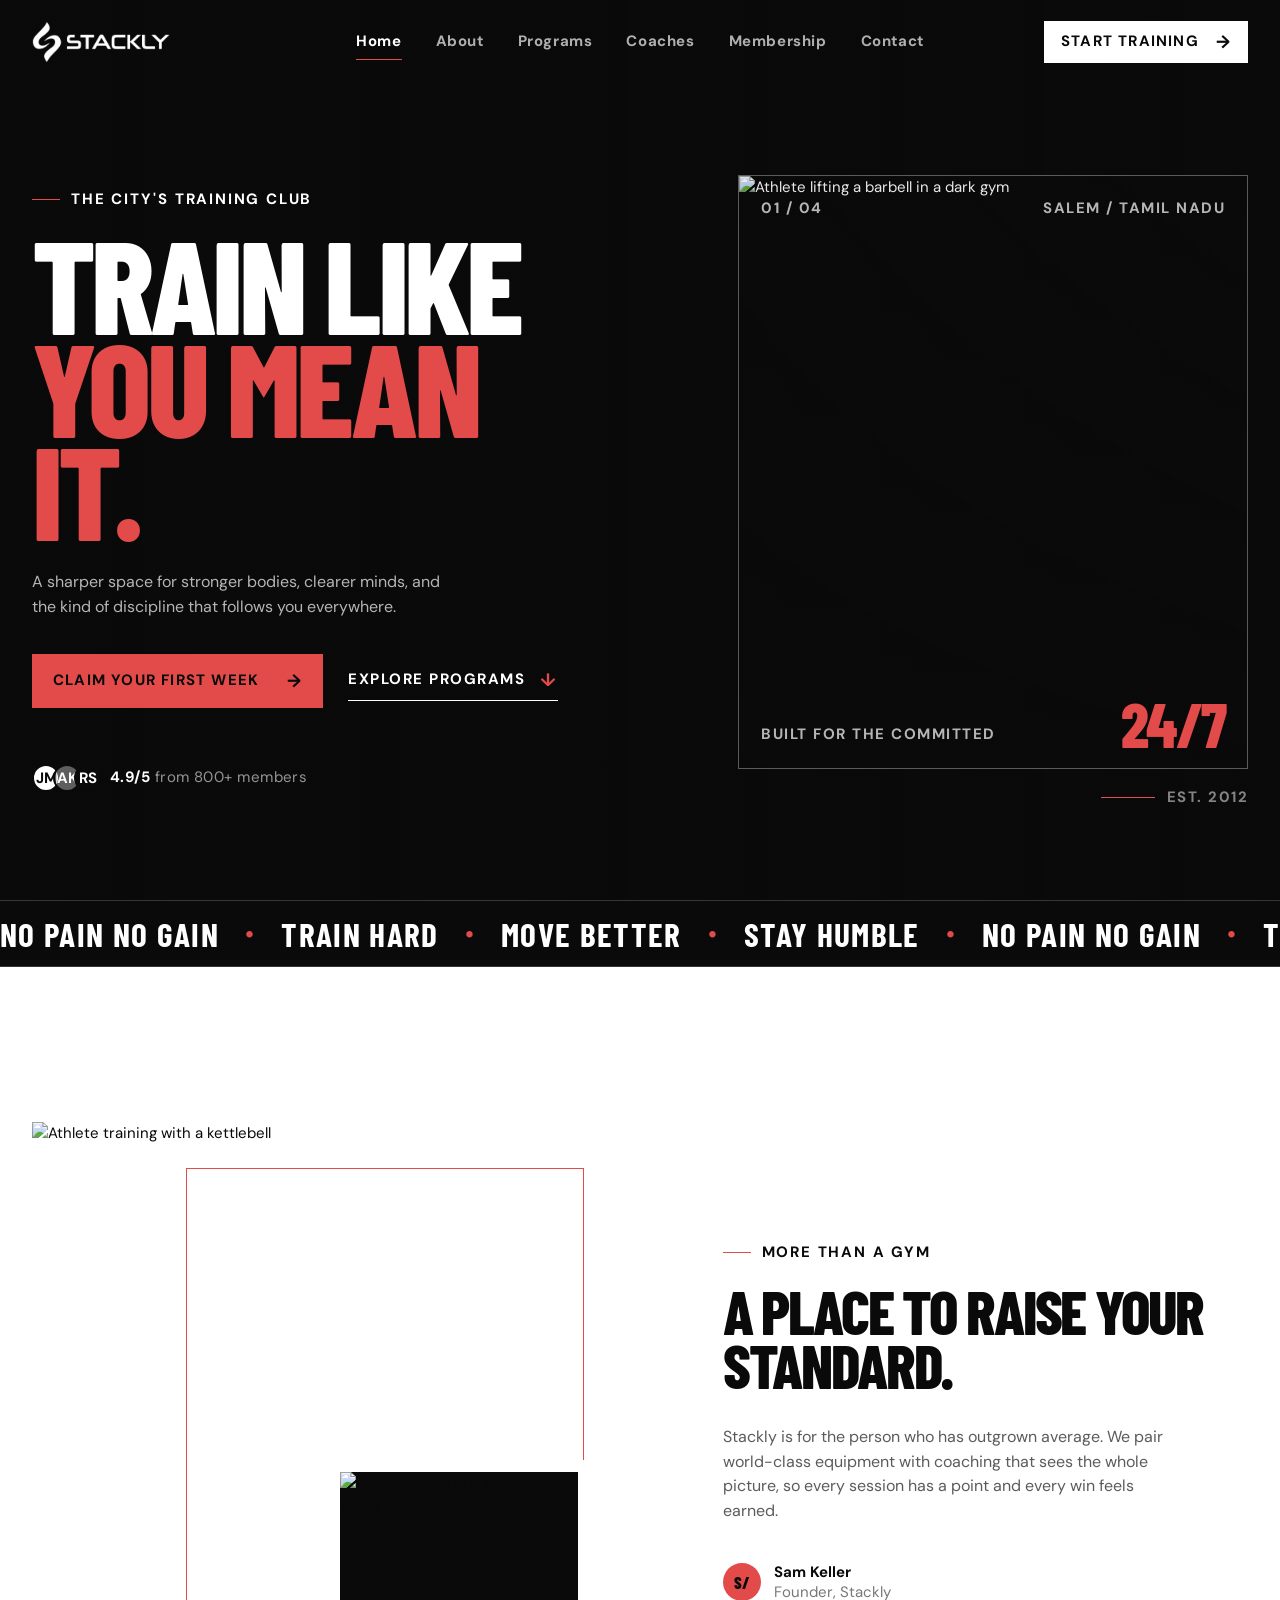
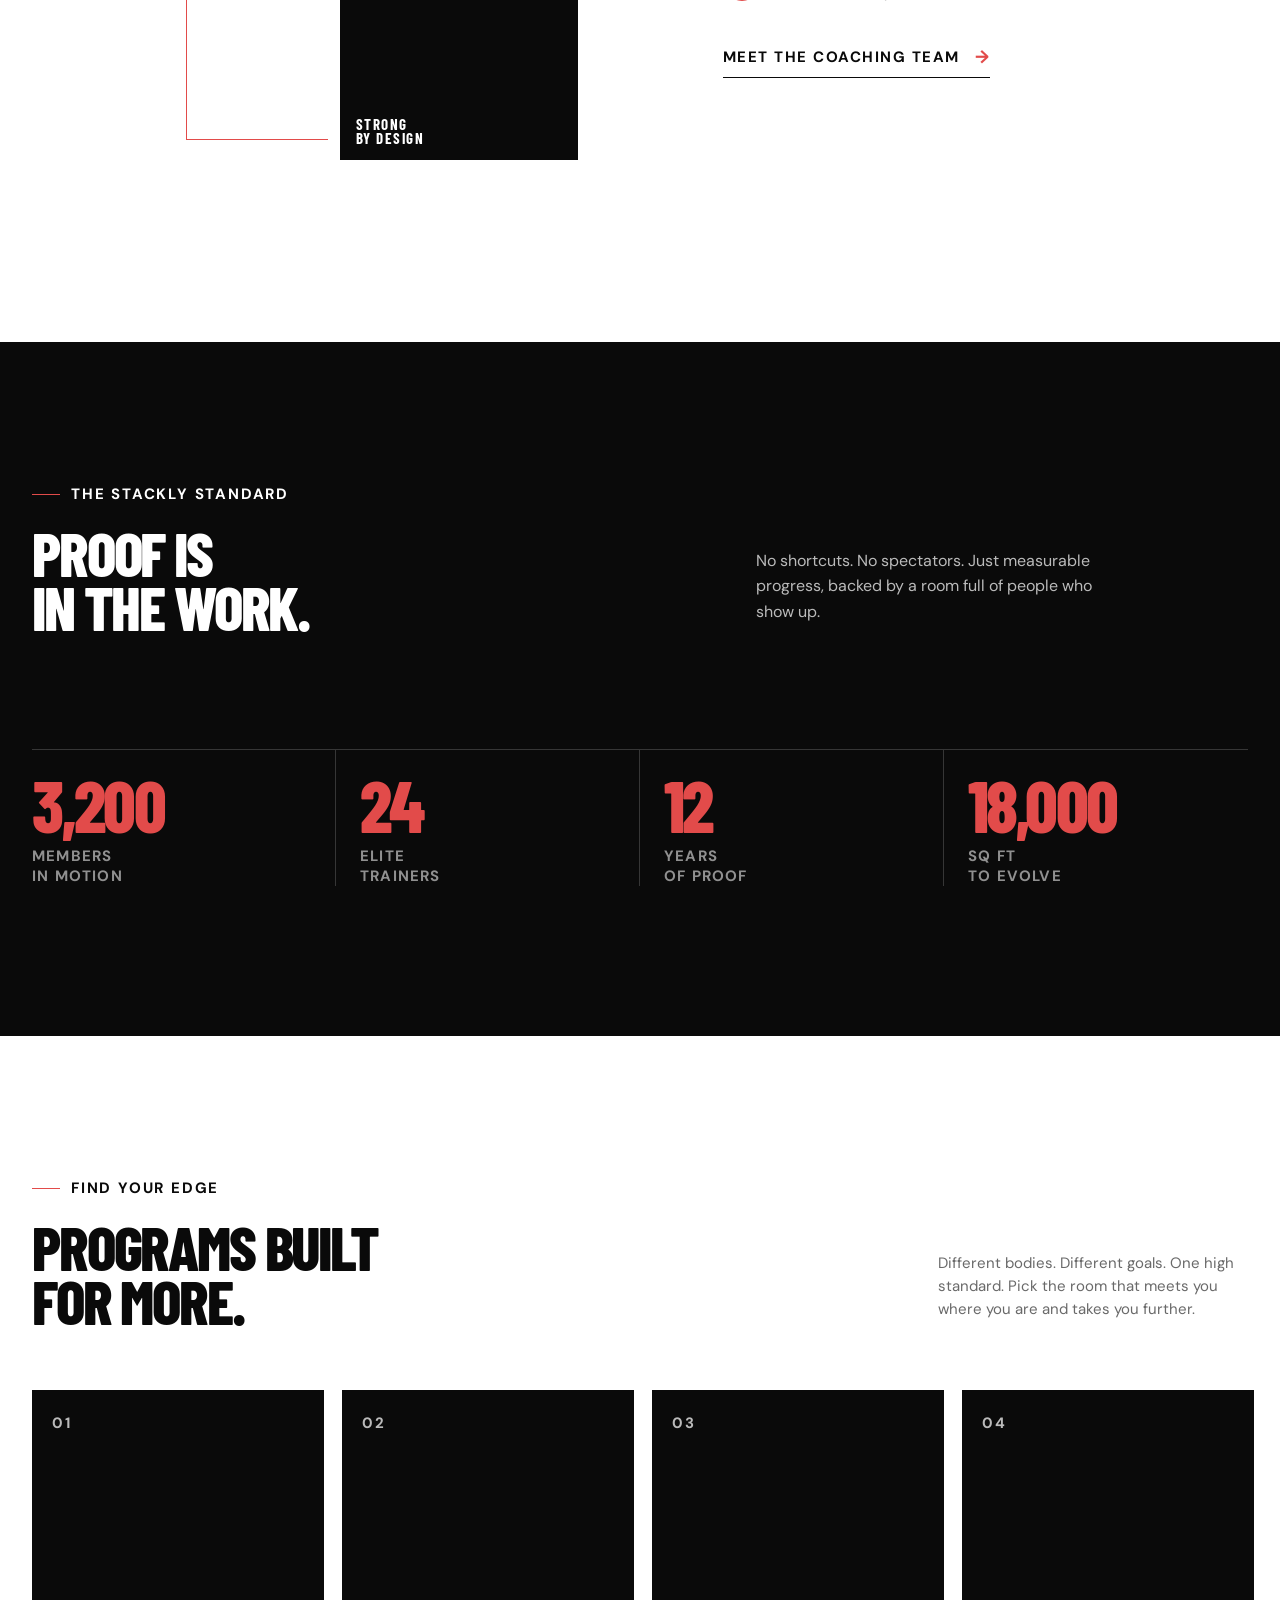
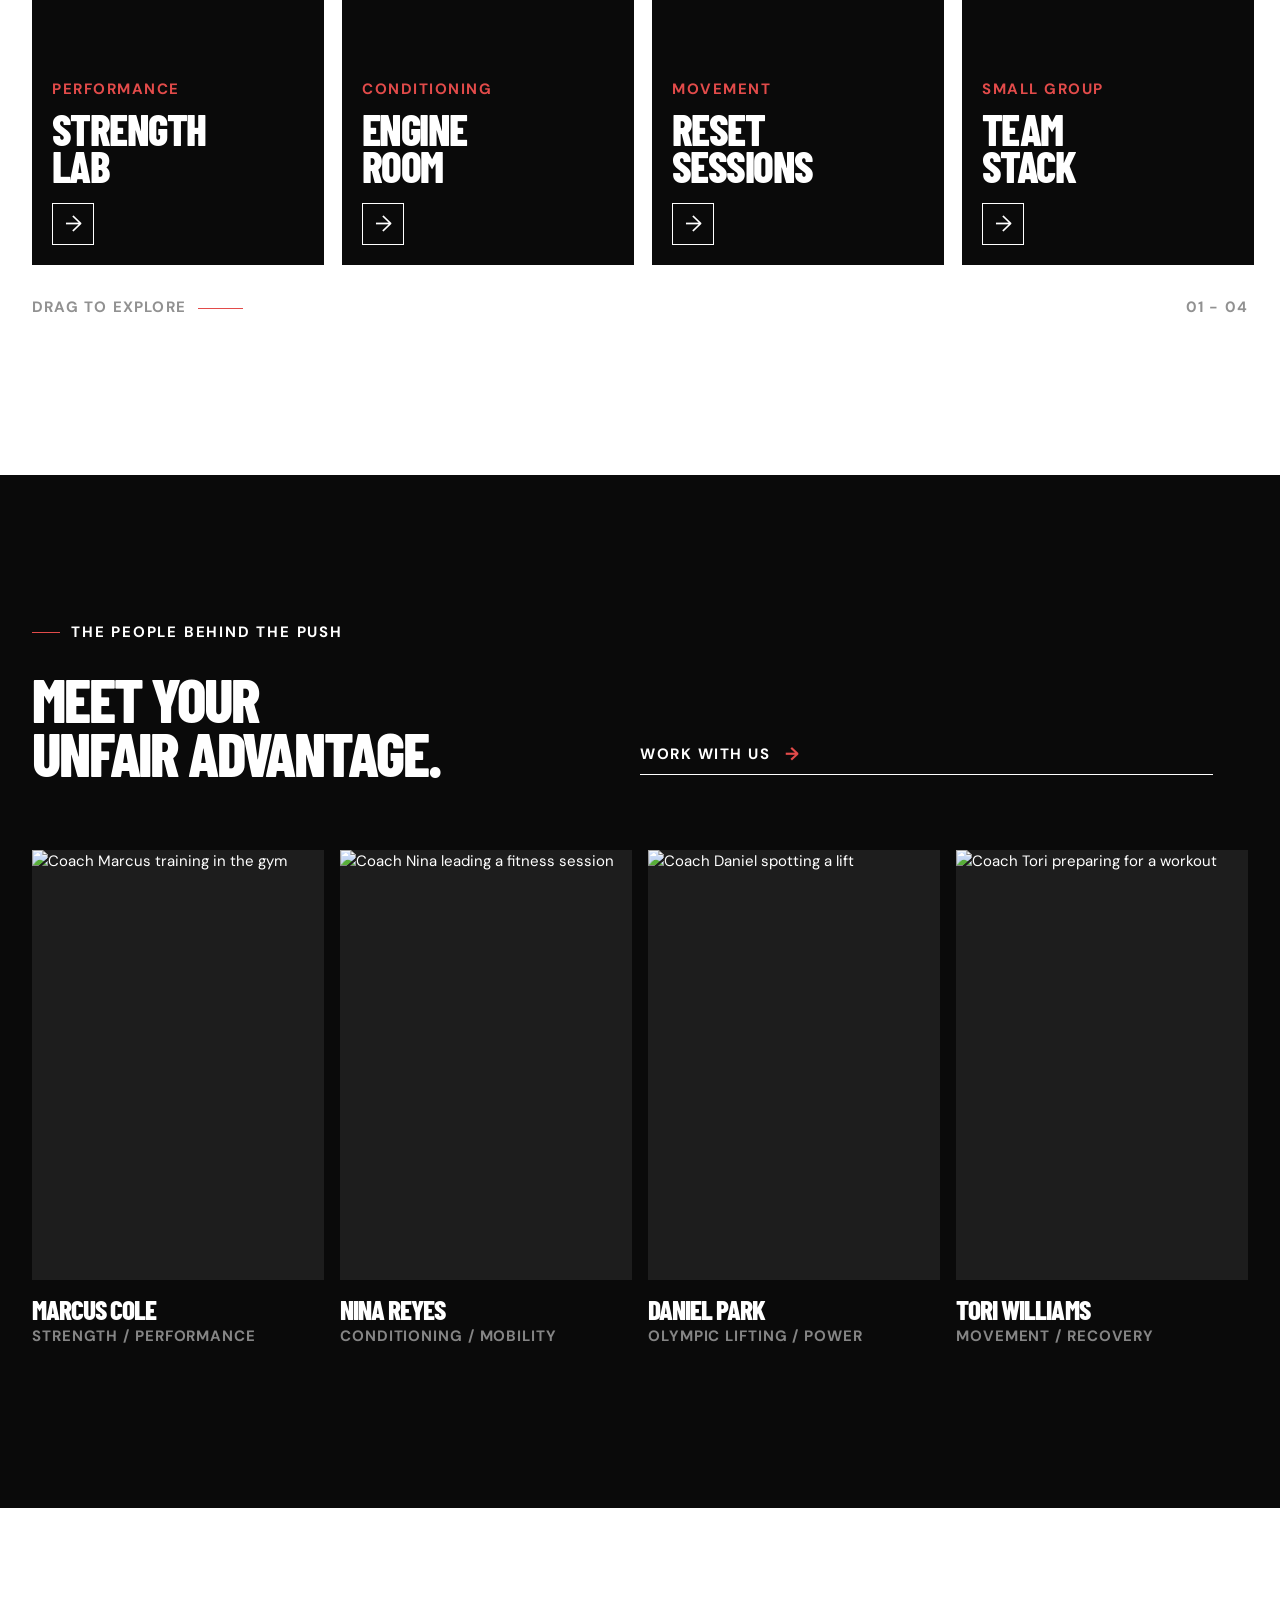
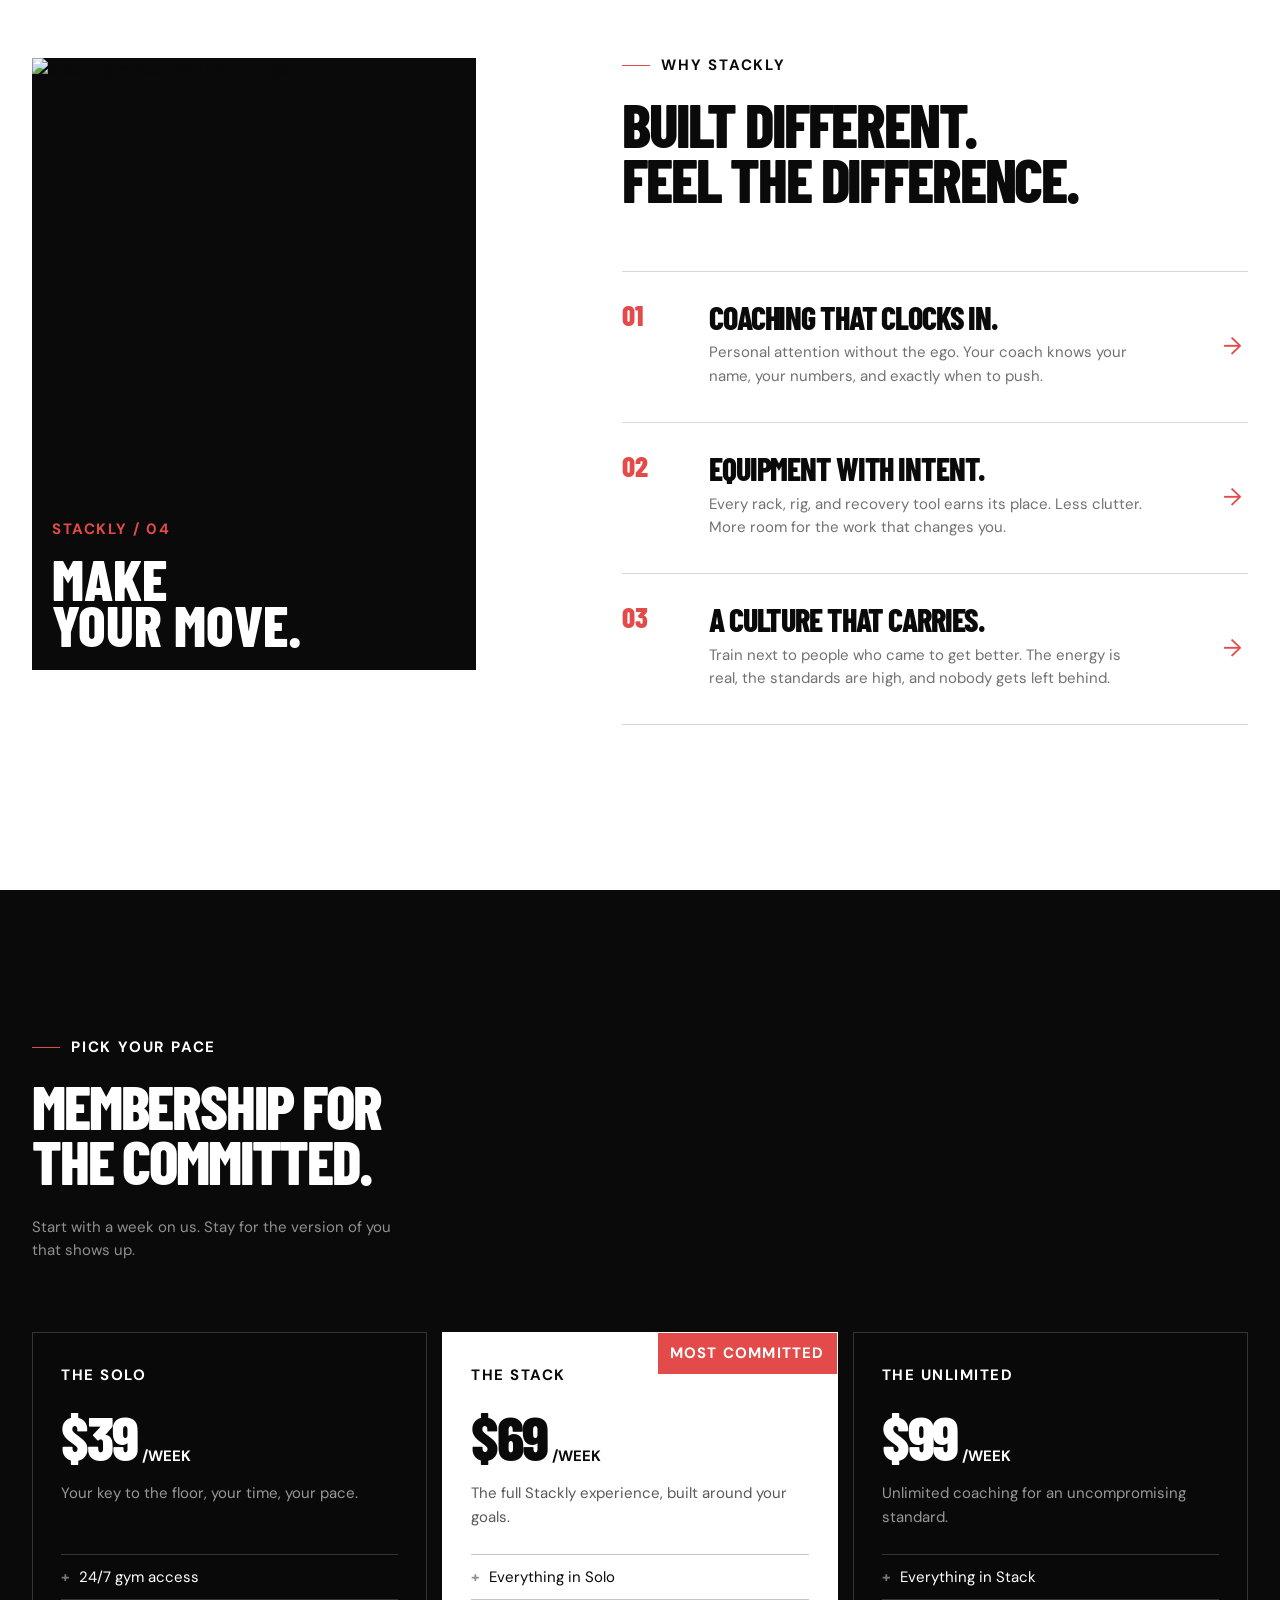
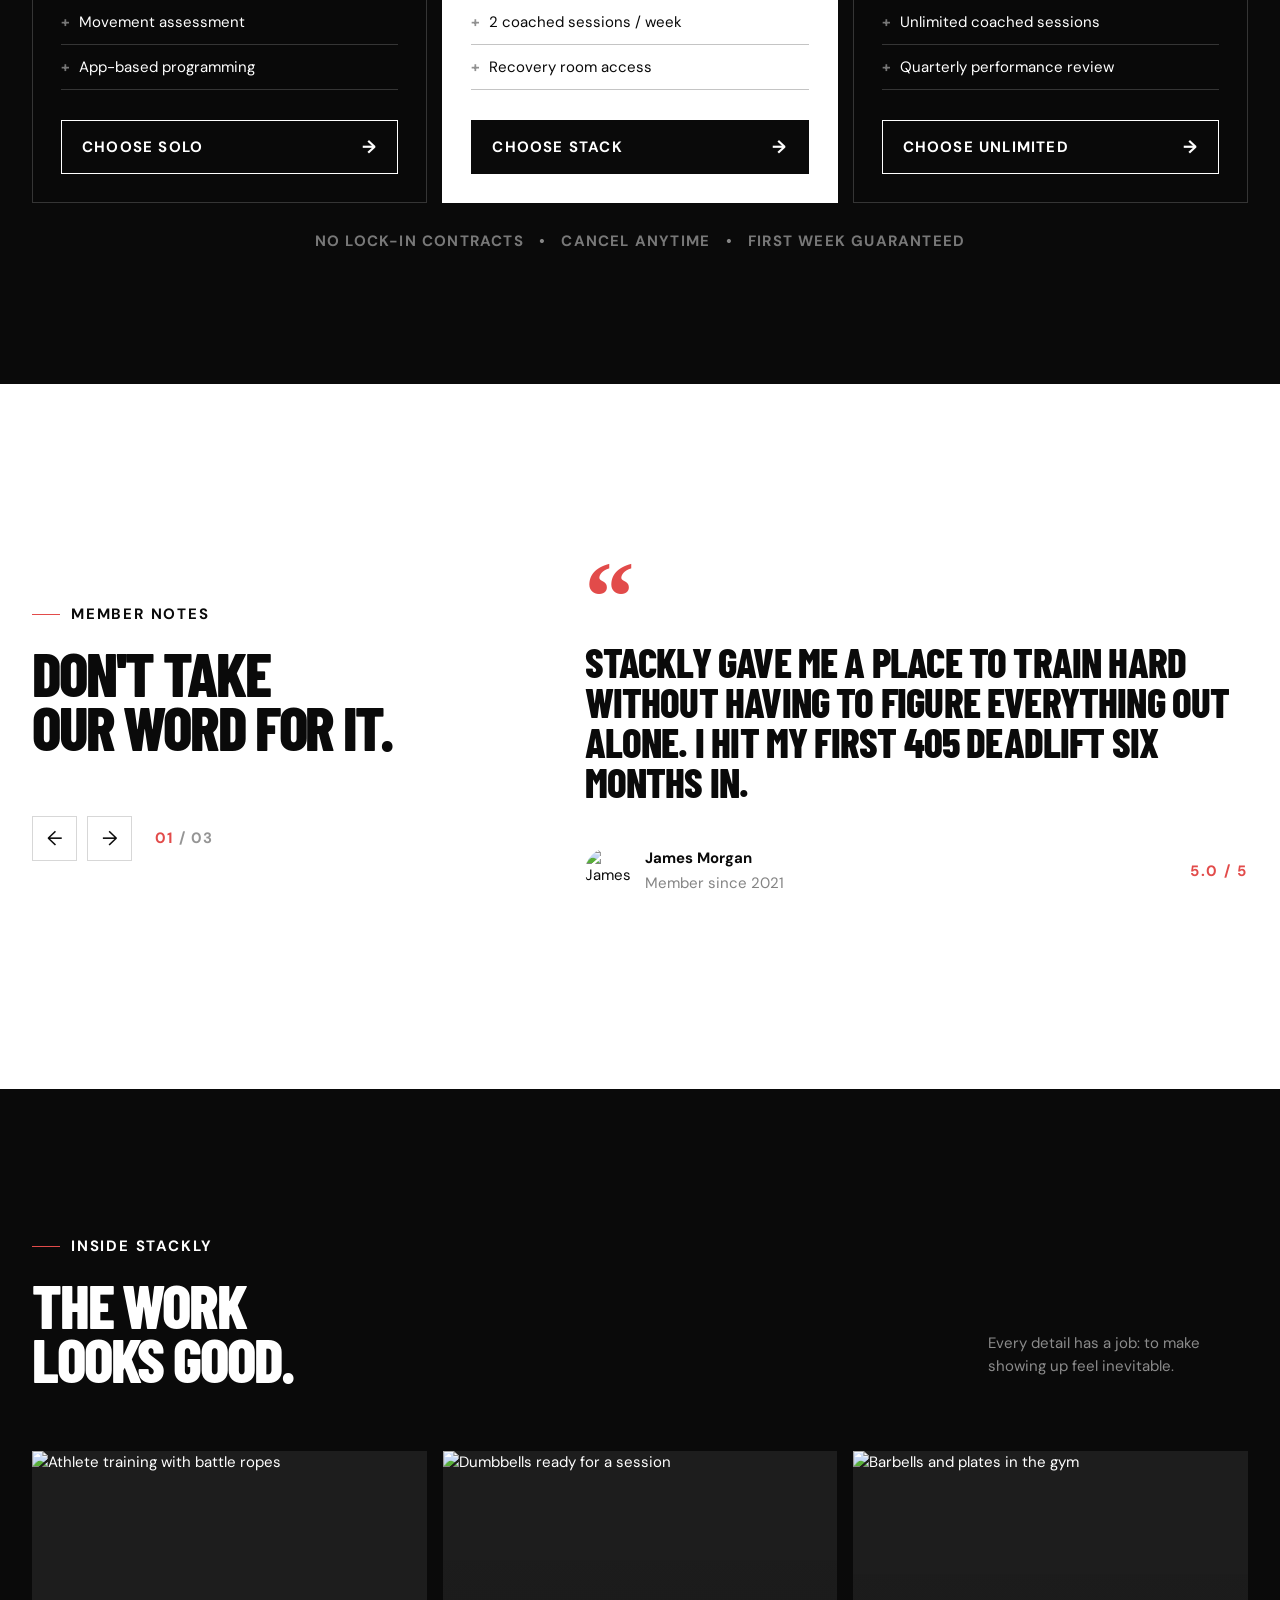
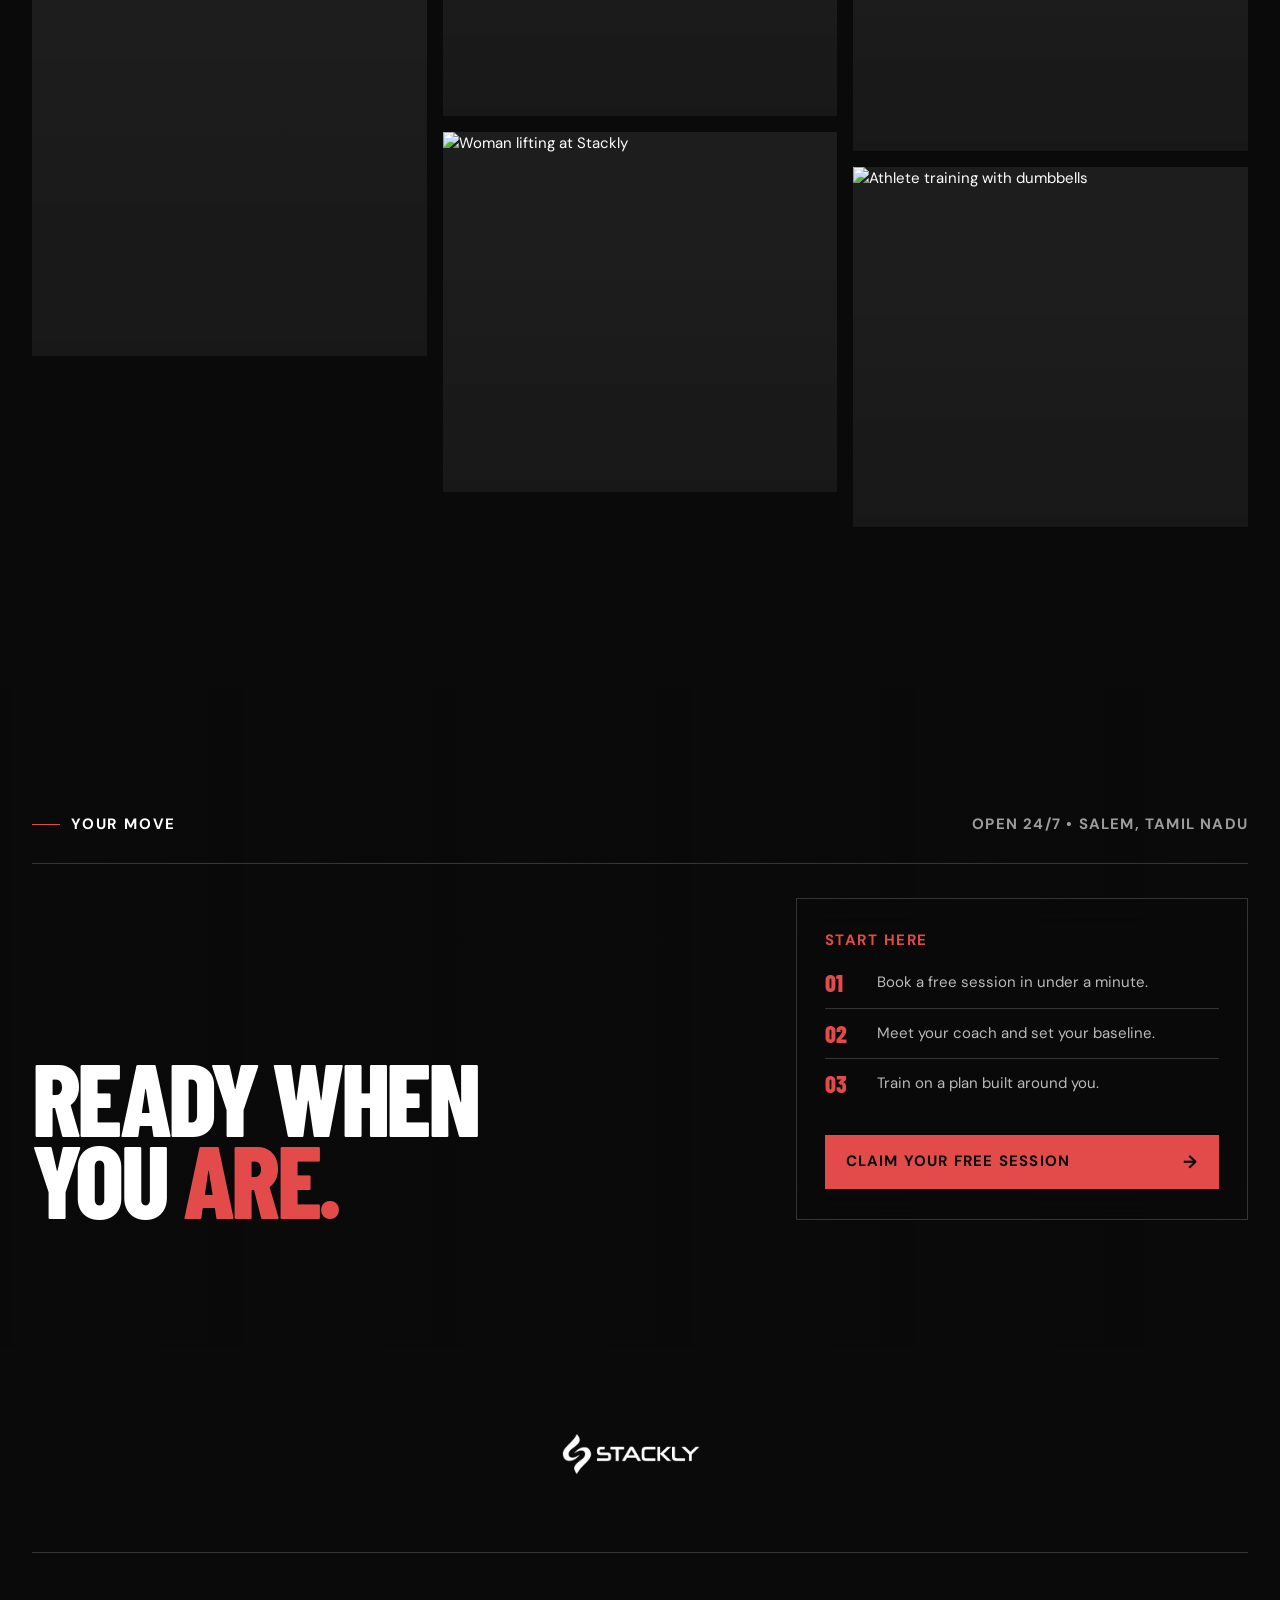
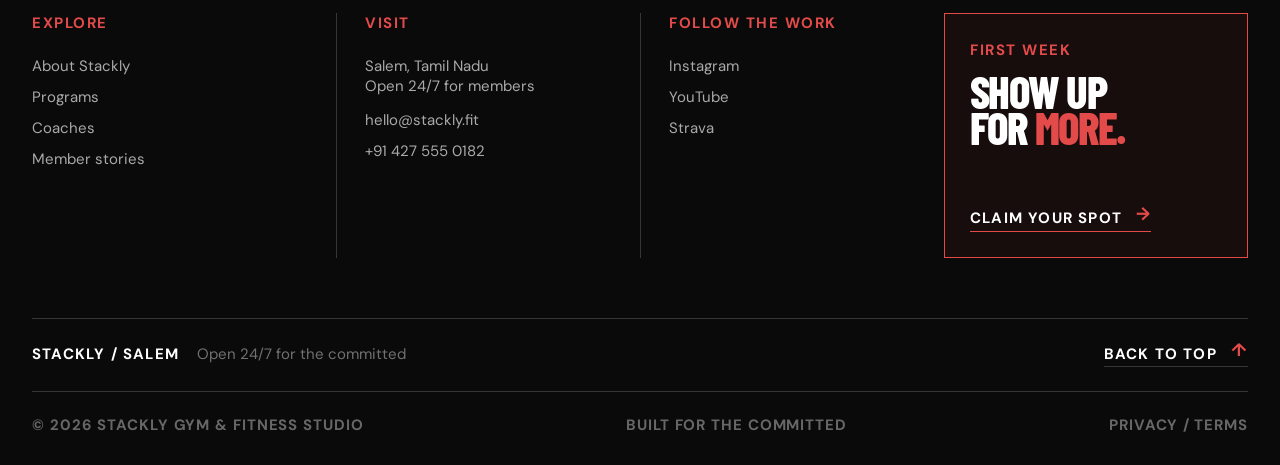
==== index.html @ 629dbd0b "First commit" ====
<!doctype html>
<html lang="en">
<head>
  <meta charset="utf-8">
  <meta name="viewport" content="width=device-width, initial-scale=1">
  <meta name="theme-color" content="#0A0A0A">
  <meta name="description" content="Stackly Gym & Fitness Studio. Serious training for people who mean it.">
  <title>Stackly | Gym & Fitness Studio</title>
  <link rel="stylesheet" href="https://fonts.googleapis.com/css2?family=Barlow+Condensed:wght@500;600;700;800;900&amp;family=DM+Sans:wght@400;500;600;700&amp;display=swap">
  <link rel="stylesheet" href="nav.css">
  <link rel="stylesheet" href="styles.css">
</head>
<body>
  <a class="skip-link" href="#main-content">Skip to content</a>

  <header class="sk-nav" data-sk-nav>
    <div class="sk-nav-inner">
      <a class="sk-logo" href="index.html" aria-label="Stackly home"><span class="sk-logo-mark" aria-hidden="true"></span></a>
      <button class="sk-burger" type="button" data-sk-burger aria-expanded="false" aria-controls="sk-menu" aria-label="Open menu"><i></i><i></i><i></i></button>
    </div>
  </header>

  <div class="sk-menu" id="sk-menu" data-sk-menu role="dialog" aria-modal="true" aria-label="Site menu" aria-hidden="true">
    <span class="sk-menu-backdrop" data-sk-backdrop aria-hidden="true"></span>
    <div class="sk-menu-panel">
      <div class="sk-menu-head">
        <a class="sk-logo" href="index.html" aria-label="Stackly home"><span class="sk-logo-mark" aria-hidden="true"></span></a>
        <button class="sk-burger sk-burger-x" type="button" data-sk-close aria-label="Close menu"><i></i><i></i><i></i></button>
      </div>
      <nav class="sk-menu-nav" aria-label="Mobile navigation">
        <ul class="sk-menu-list">
          <li><a class="sk-menu-link" href="index.html" data-sk-link><span class="sk-link-index">01</span><span class="sk-link-label">Home</span><svg class="sk-link-arrow" viewBox="0 0 24 24" aria-hidden="true"><path d="M5 12h13M13 6l6 6-6 6"/></svg></a></li>
          <li><a class="sk-menu-link" href="about.html" data-sk-link><span class="sk-link-index">02</span><span class="sk-link-label">About</span><svg class="sk-link-arrow" viewBox="0 0 24 24" aria-hidden="true"><path d="M5 12h13M13 6l6 6-6 6"/></svg></a></li>
          <li><a class="sk-menu-link" href="programs.html" data-sk-link><span class="sk-link-index">03</span><span class="sk-link-label">Programs</span><svg class="sk-link-arrow" viewBox="0 0 24 24" aria-hidden="true"><path d="M5 12h13M13 6l6 6-6 6"/></svg></a></li>
          <li><a class="sk-menu-link" href="login.html" data-sk-link><span class="sk-link-index">04</span><span class="sk-link-label">Login</span><svg class="sk-link-arrow" viewBox="0 0 24 24" aria-hidden="true"><path d="M5 12h13M13 6l6 6-6 6"/></svg></a></li>
          <li><a class="sk-menu-link" href="signup.html" data-sk-link><span class="sk-link-index">05</span><span class="sk-link-label">Join Now</span><svg class="sk-link-arrow" viewBox="0 0 24 24" aria-hidden="true"><path d="M5 12h13M13 6l6 6-6 6"/></svg></a></li>
        </ul>
      </nav>
      <div class="sk-menu-foot">
        <div class="sk-social">
          <a href="https://www.instagram.com" aria-label="Stackly on Instagram"><svg viewBox="0 0 24 24" aria-hidden="true"><rect x="3" y="3" width="18" height="18" rx="5"/><circle cx="12" cy="12" r="4"/><circle cx="17.3" cy="6.7" r="1"/></svg></a>
          <a href="https://www.youtube.com" aria-label="Stackly on YouTube"><svg viewBox="0 0 24 24" aria-hidden="true"><rect x="2.5" y="5.5" width="19" height="13" rx="3.5"/><path d="M10.5 9.5l5 2.5-5 2.5z"/></svg></a>
          <a href="https://www.strava.com" aria-label="Stackly on Strava"><svg viewBox="0 0 24 24" aria-hidden="true"><path d="M9.5 17.5H6L12 7l6 10.5h-3.5"/><path d="M13.5 17.5l2.5 4.5 2.5-4.5"/></svg></a>
        </div>
        <p class="sk-contact"><a href="mailto:hello@stackly.fit">hello@stackly.fit</a><a href="tel:+914275550182">+91 427 555 0182</a></p>
        <a class="sk-cta" href="login.html">Start Your Free Trial<svg viewBox="0 0 24 24" aria-hidden="true"><path d="M5 12h13M13 6l6 6-6 6"/></svg></a>
      </div>
    </div>
  </div>
  <script>document.body.classList.add("sk-nav-ready")</script>
  <header class="site-header" id="site-header">
    <div class="container header-inner">
      <a class="logo" href="index.html#top" aria-label="Stackly home"><span class="logo-image" aria-hidden="true"></span></a>
      <nav class="main-nav" id="main-nav" aria-label="Main navigation">
        <a href="index.html#top" class="is-active">Home</a>
        <a href="about.html">About</a>
        <a href="programs.html">Programs</a>
        <a href="coaches.html">Coaches</a>
        <a href="membership.html">Membership</a>
        <a href="contact.html">Contact</a>
      </nav>
      <a class="button button-small header-cta" href="login.html">Start training <span>&rarr;</span></a>
      <button class="menu-toggle" type="button" aria-label="Open menu" aria-controls="main-nav" aria-expanded="false"><i></i><i></i></button>
    </div>
  </header>

  <main id="main-content">
    <section class="hero" id="top">
      <div class="hero-bg" aria-hidden="true"></div>
      <div class="hero-overlay" aria-hidden="true"></div>
      <div class="container hero-layout">
        <div class="hero-copy reveal">
          <p class="eyebrow"><span></span> The city's training club</p>
          <h1>Train like<br><em>you mean it.</em></h1>
          <p class="hero-lede">A sharper space for stronger bodies, clearer minds, and the kind of discipline that follows you everywhere.</p>
          <div class="hero-actions">
            <a class="button button-primary" href="404.html">Claim your first week <span>&rarr;</span></a>
            <a class="text-link" href="404.html">Explore programs <span>&darr;</span></a>
          </div>
          <div class="hero-proof">
            <div class="proof-avatars" aria-hidden="true"><b>JM</b><b>AK</b><b>RS</b></div>
            <p><strong>4.9/5</strong> from 800+ members</p>
          </div>
        </div>
        <div class="hero-visual reveal reveal-delay-1">
          <div class="hero-frame">
            <img src="https://images.unsplash.com/photo-1534438327276-14e5300c3a48?fit=crop&amp;fm=webp&amp;q=80&amp;w=800" alt="Athlete lifting a barbell in a dark gym">
            <div class="hero-frame-shade"></div>
            <div class="hero-frame-top"><span>01 / 04</span><span>SALEM / TAMIL NADU</span></div>
            <div class="hero-frame-bottom"><span>Built for the committed</span><strong>24/7</strong></div>
          </div>
          <div class="hero-side-note"><span class="line"></span><span>EST. 2012</span></div>
        </div>
      </div>
    </section>

    <section class="marquee reveal" aria-label="Stackly principles">
      <div class="marquee-track">
        <span>NO PAIN NO GAIN <b>&bull;</b> TRAIN HARD <b>&bull;</b> MOVE BETTER <b>&bull;</b> STAY HUMBLE <b>&bull;</b> NO PAIN NO GAIN <b>&bull;</b> TRAIN HARD <b>&bull;</b> MOVE BETTER <b>&bull;</b> STAY HUMBLE <b>&bull;</b></span>
        <span aria-hidden="true">NO PAIN NO GAIN <b>&bull;</b> TRAIN HARD <b>&bull;</b> MOVE BETTER <b>&bull;</b> STAY HUMBLE <b>&bull;</b> NO PAIN NO GAIN <b>&bull;</b> TRAIN HARD <b>&bull;</b> MOVE BETTER <b>&bull;</b> STAY HUMBLE <b>&bull;</b></span>
      </div>
    </section>

    <section class="about section-light" id="about">
      <div class="container about-layout">
        <div class="about-gallery reveal">
          <div class="about-image-main">
            <img src="https://images.unsplash.com/photo-1581009146145-b5ef050c2e1e?fit=crop&amp;fm=webp&amp;q=80&amp;w=1152" alt="Athlete training with a kettlebell">
          </div>
          <div class="about-image-small">
            <img src="https://images.unsplash.com/photo-1517836357463-d25dfeac3438?fit=crop&amp;fm=webp&amp;q=80&amp;w=640" alt="Barbell plates in a training space">
            <span>STRONG<br>BY DESIGN</span>
          </div>
          <div class="accent-frame" aria-hidden="true"></div>
        </div>
        <div class="about-copy reveal reveal-delay-1">
          <p class="eyebrow eyebrow-dark"><span></span> More than a gym</p>
          <h2>A place to <em>raise</em> your standard.</h2>
          <p class="large-copy">Stackly is for the person who has outgrown average. We pair world-class equipment with coaching that sees the whole picture, so every session has a point and every win feels earned.</p>
          <div class="about-signature"><span class="signature-mark">S/</span><span><strong>Sam Keller</strong><small>Founder, Stackly</small></span></div>
          <a class="text-link text-link-dark" href="404.html">Meet the coaching team <span>&rarr;</span></a>
        </div>
      </div>
    </section>

    <section class="stats section-dark" id="stats">
      <div class="stats-backdrop" aria-hidden="true"></div>
      <div class="container stats-inner">
        <div class="stats-heading reveal">
          <p class="eyebrow"><span></span> The Stackly standard</p>
          <h2>Proof is<br><em>in the work.</em></h2>
        </div>
        <p class="stats-intro reveal reveal-delay-1">No shortcuts. No spectators. Just measurable progress, backed by a room full of people who show up.</p>
        <div class="stats-row reveal reveal-delay-2">
          <div class="stat"><strong class="counter" data-target="3200">0</strong><span>members<br>in motion</span></div>
          <div class="stat"><strong class="counter" data-target="24">0</strong><span>elite<br>trainers</span></div>
          <div class="stat"><strong class="counter" data-target="12">0</strong><span>years<br>of proof</span></div>
          <div class="stat"><strong class="counter" data-target="18000">0</strong><span>sq ft<br>to evolve</span></div>
        </div>
      </div>
    </section>

    <section class="programs section-light" id="programs">
      <div class="container">
        <div class="section-heading-row reveal">
          <div><p class="eyebrow eyebrow-dark"><span></span> Find your edge</p><h2>Programs built<br>for <em>more.</em></h2></div>
          <p>Different bodies. Different goals. One high standard. Pick the room that meets you where you are and takes you further.</p>
        </div>
        <div class="program-rail reveal reveal-delay-1">
          <article class="program-card" style="--card-image:url('https://images.unsplash.com/photo-1534258936925-c58bed479fcb?fit=crop&amp;fm=webp&amp;q=80&amp;w=1152')">
            <div class="card-number">01</div><div class="card-content"><p>Performance</p><h3>Strength<br>Lab</h3><a href="404.html" aria-label="Explore Strength Lab">&rarr;</a></div>
          </article>
          <article class="program-card" style="--card-image:url('https://images.unsplash.com/photo-1571019613454-1cb2f99b2d8b?fit=crop&amp;fm=webp&amp;q=80&amp;w=1152')">
            <div class="card-number">02</div><div class="card-content"><p>Conditioning</p><h3>Engine<br>Room</h3><a href="404.html" aria-label="Explore Engine Room">&rarr;</a></div>
          </article>
          <article class="program-card" style="--card-image:url('https://images.unsplash.com/photo-1518611012118-696072aa579a?fit=crop&amp;fm=webp&amp;q=80&amp;w=1280')">
            <div class="card-number">03</div><div class="card-content"><p>Movement</p><h3>Reset<br>Sessions</h3><a href="404.html" aria-label="Explore Reset Sessions">&rarr;</a></div>
          </article>
          <article class="program-card" style="--card-image:url('https://images.unsplash.com/photo-1558611848-73f7eb4001a1?fit=crop&amp;fm=webp&amp;q=80&amp;w=1024')">
            <div class="card-number">04</div><div class="card-content"><p>Small group</p><h3>Team<br>Stack</h3><a href="404.html" aria-label="Explore Team Stack">&rarr;</a></div>
          </article>
        </div>
        <div class="rail-note"><span>Drag to explore</span><i></i><span>01 - 04</span></div>
      </div>
    </section>

    <section class="trainers section-dark" id="trainers">
      <div class="container">
        <div class="trainer-heading reveal"><p class="eyebrow"><span></span> The people behind the push</p><h2>Meet your<br><em>unfair advantage.</em></h2><a class="text-link" href="#pricing">Work with us <span>&rarr;</span></a></div>
        <div class="trainer-grid reveal reveal-delay-1">
          <article class="trainer-card"><div class="trainer-photo"><img src="https://images.unsplash.com/photo-1583454110551-21f2fa2afe61?fit=crop&amp;fm=webp&amp;q=80&amp;w=1440" alt="Coach Marcus training in the gym"><div class="trainer-hover"><span>01</span><p>"Earn the next rep."</p></div></div><div class="trainer-meta"><h3>Marcus Cole</h3><span>Strength / Performance</span></div></article>
          <article class="trainer-card"><div class="trainer-photo"><img src="https://images.unsplash.com/photo-1571019614242-c5c5dee9f50b?fit=crop&amp;fm=webp&amp;q=80&amp;w=1024" alt="Coach Nina leading a fitness session"><div class="trainer-hover"><span>02</span><p>"Consistency compounds."</p></div></div><div class="trainer-meta"><h3>Nina Reyes</h3><span>Conditioning / Mobility</span></div></article>
          <article class="trainer-card"><div class="trainer-photo"><img src="https://images.unsplash.com/photo-1534438327276-14e5300c3a48?fit=crop&amp;fm=webp&amp;q=80&amp;w=800" alt="Coach Daniel spotting a lift"><div class="trainer-hover"><span>03</span><p>"Make strong look easy."</p></div></div><div class="trainer-meta"><h3>Daniel Park</h3><span>Olympic Lifting / Power</span></div></article>
          <article class="trainer-card"><div class="trainer-photo"><img src="https://images.unsplash.com/photo-1599058917212-d750089bc07e?fit=crop&amp;fm=webp&amp;q=80&amp;w=800" alt="Coach Tori preparing for a workout"><div class="trainer-hover"><span>04</span><p>"Your limits are data."</p></div></div><div class="trainer-meta"><h3>Tori Williams</h3><span>Movement / Recovery</span></div></article>
        </div>
      </div>
    </section>

    <section class="why section-light" id="why">
      <div class="container why-layout">
        <div class="why-visual reveal">
          <div class="why-image"><img src="https://images.unsplash.com/photo-1540497077202-7c8a3999166f?fit=crop&amp;fm=webp&amp;q=80&amp;w=960" alt="Stackly gym floor with training rigs"><div><span>STACKLY / 04</span><strong>Make<br>your move.</strong></div></div>
        </div>
        <div class="feature-stack">
          <div class="why-intro reveal"><p class="eyebrow eyebrow-dark"><span></span> Why Stackly</p><h2>Built different.<br><em>Feel the difference.</em></h2></div>
          <article class="feature-item reveal reveal-delay-1"><strong>01</strong><div><h3>Coaching that clocks in.</h3><p>Personal attention without the ego. Your coach knows your name, your numbers, and exactly when to push.</p></div><span class="feature-arrow">&rarr;</span></article>
          <article class="feature-item reveal reveal-delay-2"><strong>02</strong><div><h3>Equipment with intent.</h3><p>Every rack, rig, and recovery tool earns its place. Less clutter. More room for the work that changes you.</p></div><span class="feature-arrow">&rarr;</span></article>
          <article class="feature-item reveal reveal-delay-3"><strong>03</strong><div><h3>A culture that carries.</h3><p>Train next to people who came to get better. The energy is real, the standards are high, and nobody gets left behind.</p></div><span class="feature-arrow">&rarr;</span></article>
        </div>
      </div>
    </section>

    <section class="pricing section-dark" id="pricing" style="--pricing-image:url('https://images.unsplash.com/photo-1526506118085-60ce8714f8c5?fit=crop&amp;fm=webp&amp;q=80&amp;w=800')">
      <div class="container">
        <div class="pricing-heading reveal"><p class="eyebrow"><span></span> Pick your pace</p><h2>Membership for<br><em>the committed.</em></h2><p>Start with a week on us. Stay for the version of you that shows up.</p></div>
        <div class="pricing-grid reveal reveal-delay-1">
          <article class="price-card"><p class="price-label">The Solo</p><h3>$39<span>/week</span></h3><p class="price-copy">Your key to the floor, your time, your pace.</p><ul><li>24/7 gym access</li><li>Movement assessment</li><li>App-based programming</li></ul><a class="button button-outline" href="404.html">Choose Solo <span>&rarr;</span></a></article>
          <article class="price-card price-featured"><div class="popular">Most committed</div><p class="price-label">The Stack</p><h3>$69<span>/week</span></h3><p class="price-copy">The full Stackly experience, built around your goals.</p><ul><li>Everything in Solo</li><li>2 coached sessions / week</li><li>Recovery room access</li></ul><a class="button button-light" href="404.html">Choose Stack <span>&rarr;</span></a></article>
          <article class="price-card"><p class="price-label">The Unlimited</p><h3>$99<span>/week</span></h3><p class="price-copy">Unlimited coaching for an uncompromising standard.</p><ul><li>Everything in Stack</li><li>Unlimited coached sessions</li><li>Quarterly performance review</li></ul><a class="button button-outline" href="404.html">Choose Unlimited <span>&rarr;</span></a></article>
        </div>
        <p class="pricing-foot reveal">No lock-in contracts <span>&bull;</span> Cancel anytime <span>&bull;</span> First week guaranteed</p>
      </div>
    </section>

    <section class="testimonials section-light" id="stories">
      <div class="container testimonials-layout">
        <div class="testimonial-intro reveal"><p class="eyebrow eyebrow-dark"><span></span> Member notes</p><h2>Don't take<br>our <em>word</em> for it.</h2><div class="slider-controls"><button class="slider-arrow" type="button" data-slide="prev" aria-label="Previous testimonial">&larr;</button><button class="slider-arrow" type="button" data-slide="next" aria-label="Next testimonial">&rarr;</button><span class="slide-count"><b id="slide-current">01</b> / <span id="slide-total">03</span></span></div></div>
        <div class="quote-window reveal reveal-delay-1" aria-live="polite">
          <div class="quote-slide is-active">
            <div class="quote-mark">&ldquo;</div><blockquote>Stackly gave me a place to train hard without having to figure everything out alone. I hit my first 405 deadlift six months in.</blockquote><div class="quote-person"><img src="https://images.unsplash.com/photo-1500648767791-00dcc994a43e?fit=crop&amp;fm=webp&amp;q=80&amp;w=576" alt="James Morgan"><span><strong>James Morgan</strong><small>Member since 2021</small></span><b>5.0 / 5</b></div>
          </div>
          <div class="quote-slide">
            <div class="quote-mark">&ldquo;</div><blockquote>The programming is smart, the coaching is personal, and the room makes you want to bring your best every single day.</blockquote><div class="quote-person"><img src="https://images.unsplash.com/photo-1494790108377-be9c29b29330?fit=crop&amp;fm=webp&amp;q=80&amp;w=1280" alt="Ava King"><span><strong>Ava King</strong><small>Member since 2022</small></span><b>5.0 / 5</b></div>
          </div>
          <div class="quote-slide">
            <div class="quote-mark">&ldquo;</div><blockquote>I joined to get stronger. I stayed because Stackly became the most consistent part of my week. That says everything.</blockquote><div class="quote-person"><img src="https://images.unsplash.com/photo-1506794778202-cad84cf45f1d?fit=crop&amp;fm=webp&amp;q=80&amp;w=480" alt="Ryan Stone"><span><strong>Ryan Stone</strong><small>Member since 2019</small></span><b>5.0 / 5</b></div>
          </div>
        </div>
      </div>
    </section>

    <section class="gallery section-dark" id="gallery">
      <div class="container">
        <div class="gallery-heading reveal"><div><p class="eyebrow"><span></span> Inside Stackly</p><h2>The work<br>looks <em>good.</em></h2></div><p>Every detail has a job: to make showing up feel inevitable.</p></div>
        <div class="gallery-masonry reveal reveal-delay-1">
          <figure class="gallery-item gallery-tall"><img src="https://images.unsplash.com/photo-1583454110551-21f2fa2afe61?fit=crop&amp;fm=webp&amp;q=80&amp;w=1440" alt="Athlete training with battle ropes"><figcaption><span>01 / FOCUS</span><strong>Stay in the work</strong></figcaption></figure>
          <figure class="gallery-item gallery-short"><img src="https://images.unsplash.com/photo-1599058917212-d750089bc07e?fit=crop&amp;fm=webp&amp;q=80&amp;w=800" alt="Dumbbells ready for a session"><figcaption><span>02 / CRAFT</span><strong>Details matter</strong></figcaption></figure>
          <figure class="gallery-item gallery-mid"><img src="https://images.unsplash.com/photo-1534258936925-c58bed479fcb?fit=crop&amp;fm=webp&amp;q=80&amp;w=1152" alt="Woman lifting at Stackly"><figcaption><span>03 / ENERGY</span><strong>Bring the room alive</strong></figcaption></figure>
          <figure class="gallery-item gallery-wide"><img src="https://images.unsplash.com/photo-1517836357463-d25dfeac3438?fit=crop&amp;fm=webp&amp;q=80&amp;w=640" alt="Barbells and plates in the gym"><figcaption><span>04 / REPETITION</span><strong>Again. Better.</strong></figcaption></figure>
          <figure class="gallery-item gallery-mid"><img src="https://images.unsplash.com/photo-1558611848-73f7eb4001a1?fit=crop&amp;fm=webp&amp;q=80&amp;w=1024" alt="Athlete training with dumbbells"><figcaption><span>05 / DRIVE</span><strong>Make it count</strong></figcaption></figure>
        </div>
      </div>
    </section>

    <section class="final-cta" style="--cta-image:url('https://images.unsplash.com/photo-1540497077202-7c8a3999166f?fit=crop&amp;fm=webp&amp;q=80&amp;w=960')">
      <div class="final-cta-overlay"></div>
      <div class="container final-cta-grid reveal">
        <div class="final-cta-top">
          <p class="eyebrow"><span></span> Your move</p>
          <p class="final-cta-note">Open 24/7 &bull; Salem, Tamil Nadu</p>
        </div>
        <h2>Ready when<br>you <em>are.</em></h2>
        <aside class="final-cta-panel">
          <p class="panel-label">Start here</p>
          <ol class="panel-steps">
            <li><strong>01</strong><span>Book a free session in under a minute.</span></li>
            <li><strong>02</strong><span>Meet your coach and set your baseline.</span></li>
            <li><strong>03</strong><span>Train on a plan built around you.</span></li>
          </ol>
          <a class="button button-primary" href="404.html">Claim your free session <span>&rarr;</span></a>
        </aside>
      </div>
    </section>
  </main>

  <footer class="site-footer">
    <div class="container footer-shell">
      <div class="footer-masthead">
        <div class="footer-brand">
          <a class="logo" href="#top" aria-label="Stackly home"><span class="logo-image" aria-hidden="true"></span></a>
        </div>
      </div>
      <div class="footer-grid">
        <nav class="footer-column" aria-label="Footer explore links"><p class="footer-label">Explore</p><a href="#about">About Stackly</a><a href="#programs">Programs</a><a href="#trainers">Coaches</a><a href="#stories">Member stories</a></nav>
        <div class="footer-column"><p class="footer-label">Visit</p><p>Salem, Tamil Nadu<br>Open 24/7 for members</p><a href="mailto:hello@stackly.fit">hello@stackly.fit</a><a href="tel:+914275550182">+91 427 555 0182</a></div>
        <div class="footer-column footer-social"><p class="footer-label">Follow the work</p><div><a href="#top">Instagram</a><a href="#top">YouTube</a><a href="#top">Strava</a></div></div>
        <div class="footer-invite"><p class="footer-label">First week</p><h3>Show up<br>for <em>more.</em></h3><a class="footer-arrow" href="#pricing">Claim your spot <span>&rarr;</span></a></div>
      </div>
      <div class="footer-band"><p><strong>STACKLY / SALEM</strong><span>Open 24/7 for the committed</span></p><a class="footer-arrow" href="#top">Back to top <span>&uarr;</span></a></div>
      <div class="footer-bottom"><span>&copy; <span id="year">2026</span> Stackly Gym &amp; Fitness Studio</span><span>Built for the committed</span><span>Privacy / Terms</span></div>
    </div>
  </footer>
  <script src="main.js"></script>
  <script src="nav.js" defer></script>
</body>
</html>
---- nav.css ----
/* Stackly mobile navbar - drop-in component (pairs with nav.js) */
.sk-nav, .sk-menu {
  --sk-red: #E24B4A;
  --sk-black: #0A0A0A;
  --sk-white: #FFFFFF;
  --sk-line: rgba(255, 255, 255, .14);
  --sk-muted: rgba(255, 255, 255, .6);
  --sk-sans: "DM Sans", Arial, sans-serif;
  --sk-display: "Barlow Condensed", Impact, sans-serif;
  --sk-ease: cubic-bezier(.2, .75, .2, 1);
}
.sk-nav *, .sk-menu * { box-sizing: border-box; -webkit-tap-highlight-color: transparent; }

/* Top bar */
.sk-nav {
  position: fixed;
  z-index: 60;
  top: 0;
  right: 0;
  left: 0;
  height: calc(60px + env(safe-area-inset-top, 0px));
  padding-top: env(safe-area-inset-top, 0px);
  border-bottom: 1px solid transparent;
  background: rgba(10, 10, 10, .68);
  -webkit-backdrop-filter: blur(18px) saturate(140%);
  backdrop-filter: blur(18px) saturate(140%);
  transition: transform .45s var(--sk-ease), background .35s ease, border-color .35s ease;
}
.sk-nav.is-scrolled { border-bottom-color: var(--sk-line); background: rgba(10, 10, 10, .93); }
.sk-nav.is-hidden { transform: translateY(-104%); }
.sk-nav-inner { display: flex; align-items: center; justify-content: space-between; gap: 12px; width: min(1240px, 100%); height: 60px; margin-inline: auto; padding: 0 max(16px, env(safe-area-inset-left, 0px)) 0 max(16px, env(safe-area-inset-right, 0px)); }
.sk-logo { display: inline-flex; align-items: center; min-height: 44px; }
.sk-logo-mark { display: block; width: 128px; height: 32px; background: var(--sk-white); -webkit-mask: url("images/logo/logo-stackly.webp") no-repeat left center / contain; mask: url("images/logo/logo-stackly.webp") no-repeat left center / contain; transition: background .3s ease; }
.sk-logo:hover .sk-logo-mark, .sk-logo:focus-visible .sk-logo-mark { background: var(--sk-red); }

/* Hamburger / close */
.sk-burger { position: relative; display: inline-grid; place-items: center; width: 44px; height: 44px; padding: 0; border: 1px solid var(--sk-line); background: transparent; color: var(--sk-white); cursor: pointer; transition: border-color .3s ease, background .3s ease; }
.sk-burger:hover, .sk-burger:focus-visible { border-color: var(--sk-white); background: rgba(255, 255, 255, .07); outline: 0; }
.sk-burger i { position: absolute; left: 50%; width: 20px; height: 2px; margin-left: -10px; background: currentColor; border-radius: 2px; transition: transform .4s var(--sk-ease), opacity .25s ease; }
.sk-burger i:nth-child(1) { top: 14px; }
.sk-burger i:nth-child(2) { top: 21px; }
.sk-burger i:nth-child(3) { top: 28px; }
.sk-burger.is-open i:nth-child(1) { transform: translateY(7px) rotate(45deg); }
.sk-burger.is-open i:nth-child(2) { opacity: 0; transform: scaleX(.3); }
.sk-burger.is-open i:nth-child(3) { transform: translateY(-7px) rotate(-45deg); }
.sk-burger-x i:nth-child(1) { transform: translateY(7px) rotate(45deg); }
.sk-burger-x i:nth-child(2) { opacity: 0; }
.sk-burger-x i:nth-child(3) { transform: translateY(-7px) rotate(-45deg); }

/* Full-screen overlay */
.sk-menu { position: fixed; z-index: 70; inset: 0; overflow-y: auto; overscroll-behavior: contain; background: var(--sk-black); color: var(--sk-white); opacity: 0; visibility: hidden; transform: translateY(-10px); transition: opacity .4s ease, transform .55s var(--sk-ease), visibility 0s linear .55s; }
.sk-menu.is-open { opacity: 1; visibility: visible; transform: translateY(0); transition: opacity .45s ease, transform .6s var(--sk-ease), visibility 0s; }
.sk-menu-backdrop { position: fixed; z-index: 0; inset: 0; display: block; background: transparent; }
.sk-menu::before { position: fixed; z-index: 1; top: -28%; right: -30%; width: 95%; aspect-ratio: 1; background: radial-gradient(circle, rgba(226, 75, 74, .26), rgba(226, 75, 74, .06) 45%, transparent 70%); content: ""; pointer-events: none; }
.sk-menu::after { position: fixed; z-index: 1; inset: 0; background-image: url("data:image/svg+xml,%3Csvg xmlns='http://www.w3.org/2000/svg' width='140' height='140'%3E%3Cfilter id='n'%3E%3CfeTurbulence type='fractalNoise' baseFrequency='.8' numOctaves='2'/%3E%3C/filter%3E%3Crect width='140' height='140' filter='url(%23n)' opacity='.55'/%3E%3C/svg%3E"); background-size: 140px 140px; opacity: .05; content: ""; pointer-events: none; }
.sk-menu-panel { position: relative; z-index: 2; display: flex; flex-direction: column; width: min(1240px, 100%); min-height: 100%; margin-inline: auto; padding: 14px max(16px, env(safe-area-inset-left, 0px)) calc(22px + env(safe-area-inset-bottom, 0px)) max(16px, env(safe-area-inset-right, 0px)); pointer-events: none; }
.sk-menu-panel > * { pointer-events: auto; }
.sk-menu-head { display: flex; align-items: center; justify-content: space-between; gap: 12px; min-height: 56px; }
.sk-menu-nav { margin: auto 0; padding: 14px 0; }
.sk-menu-list { display: flex; flex-direction: column; gap: 2px; margin: 0; padding: 0; list-style: none; }
.sk-menu-link { position: relative; display: flex; align-items: center; gap: 14px; min-height: 58px; color: var(--sk-white); text-decoration: none; opacity: 0; transform: translateY(26px); transition: opacity .5s ease, transform .6s var(--sk-ease); transition-delay: 0s; }
.sk-menu.is-open .sk-menu-link { opacity: 1; transform: translateY(0); transition-delay: calc(var(--sk-i, 0) * 60ms + 130ms); }
.sk-menu-link::after { position: absolute; bottom: 7px; left: 0; width: 100%; height: 2px; background: var(--sk-red); content: ""; transform: scaleX(0); transform-origin: left; transition: transform .45s var(--sk-ease); }
.sk-menu-link:hover::after, .sk-menu-link:focus-visible::after, .sk-menu-link.is-active::after { transform: scaleX(1); }
.sk-link-index { color: var(--sk-red); font: 700 11px/1 var(--sk-sans); letter-spacing: .16em; }
.sk-link-label { flex: 1; font: 800 clamp(2.4rem, 11vw, 4.4rem)/.9 var(--sk-display); letter-spacing: -.03em; text-transform: uppercase; transition: transform .45s var(--sk-ease); }
.sk-menu-link:hover .sk-link-label, .sk-menu-link:focus-visible .sk-link-label { transform: translateX(6px); }
.sk-menu-link.is-active .sk-link-label, .sk-menu-link.is-active .sk-link-index { color: var(--sk-red); }
.sk-link-arrow { width: 22px; height: 22px; flex: 0 0 22px; fill: none; stroke: var(--sk-red); stroke-width: 2; stroke-linecap: round; stroke-linejoin: round; opacity: 0; transform: translateX(-8px); transition: opacity .3s ease, transform .4s var(--sk-ease); }
.sk-menu-link:hover .sk-link-arrow, .sk-menu-link:focus-visible .sk-link-arrow { opacity: 1; transform: translateX(0); }

/* Overlay footer */
.sk-menu-foot { display: flex; flex-direction: column; gap: 14px; padding-top: 18px; border-top: 1px solid var(--sk-line); opacity: 0; transform: translateY(18px); transition: opacity .5s ease, transform .6s var(--sk-ease); }
.sk-menu.is-open .sk-menu-foot { opacity: 1; transform: translateY(0); transition-delay: .46s; }
.sk-social { display: flex; gap: 10px; }
.sk-social a { display: grid; place-items: center; width: 44px; height: 44px; border: 1px solid var(--sk-line); color: var(--sk-white); transition: border-color .3s ease, background .3s ease, color .3s ease, transform .35s var(--sk-ease); }
.sk-social a:hover, .sk-social a:focus-visible { border-color: var(--sk-red); background: var(--sk-red); color: var(--sk-black); transform: translateY(-2px); outline: 0; }
.sk-social svg { width: 18px; height: 18px; fill: none; stroke: currentColor; stroke-width: 1.7; stroke-linecap: round; stroke-linejoin: round; }
.sk-contact { display: flex; flex-wrap: wrap; gap: 6px 20px; margin: 0; color: var(--sk-muted); font-size: 13px; }
.sk-contact a { color: inherit; text-decoration: underline; text-decoration-color: rgba(226, 75, 74, .65); text-underline-offset: 4px; }
.sk-contact a:hover, .sk-contact a:focus-visible { color: var(--sk-white); }
.sk-cta { display: flex; align-items: center; justify-content: space-between; gap: 16px; min-height: 58px; padding: 0 20px; background: var(--sk-red); color: var(--sk-black); font: 700 14px/1 var(--sk-sans); letter-spacing: .12em; text-decoration: none; text-transform: uppercase; transition: background .3s ease, color .3s ease, transform .35s var(--sk-ease); }
.sk-cta:hover, .sk-cta:focus-visible { background: var(--sk-white); transform: translateY(-2px); outline: 0; }
.sk-cta svg { width: 20px; height: 20px; flex: 0 0 20px; fill: none; stroke: currentColor; stroke-width: 2; stroke-linecap: round; stroke-linejoin: round; transition: transform .35s var(--sk-ease); }
.sk-cta:hover svg, .sk-cta:focus-visible svg { transform: translateX(4px); }

/* Scroll lock */
html.sk-menu-open, body.sk-menu-open { overflow: hidden; }

/* Desktop: component steps aside for the site's normal header */
@media (min-width: 1024px) {
  .sk-nav, .sk-menu { display: none !important; }
}

/* Optional: hide the legacy header on mobile so headers never stack.
   nav.js adds body.sk-nav-ready only when the snippet is present - delete this block to opt out. */
@media (max-width: 1023px) {
  body.sk-nav-ready .site-header, body.sk-nav-ready .auth-header { display: none; }
}

@media (prefers-reduced-motion: reduce) {
  .sk-nav, .sk-menu, .sk-menu-link, .sk-menu-foot, .sk-link-label, .sk-link-arrow, .sk-burger i, .sk-social a, .sk-cta, .sk-cta svg { transition-duration: .01ms !important; transition-delay: 0s !important; }
  .sk-menu { transform: none; }
  .sk-menu-link, .sk-menu-foot { opacity: 1; transform: none; }
}
---- styles.css ----
:root {
  --black: #0A0A0A;
  --red: #E24B4A;
  --white: #FFFFFF;
  --ink-line: rgba(10, 10, 10, .16);
  --light-line: rgba(255, 255, 255, .18);
  --sans: "DM Sans", Arial, sans-serif;
  --display: "Barlow Condensed", Impact, sans-serif;
  --ease: cubic-bezier(.2, .75, .2, 1);
}

* { box-sizing: border-box; }
html { scroll-behavior: smooth; }
body { margin: 0; background: var(--black); color: var(--white); font: 400 15px/1.55 var(--sans); overflow-x: hidden; }
body.menu-open { overflow: hidden; }
img { display: block; width: 100%; height: 100%; object-fit: cover; }
a { color: inherit; text-decoration: none; }
button { color: inherit; font: inherit; }
.container { width: min(1240px, calc(100% - 64px)); margin-inline: auto; }
.skip-link { position: fixed; z-index: 100; top: -100px; left: 20px; padding: 10px 14px; background: var(--white); color: var(--black); font-weight: 700; }
.skip-link:focus { top: 20px; }

.site-header { position: fixed; z-index: 20; inset: 0 0 auto; border-bottom: 1px solid transparent; transition: background .35s ease, border-color .35s ease, backdrop-filter .35s ease; }
.site-header.scrolled { background: rgba(10, 10, 10, .82); border-color: var(--light-line); backdrop-filter: blur(20px); }
.header-inner { height: 84px; display: grid; grid-template-columns: 1fr auto 1fr; align-items: center; gap: 32px; }
.logo { display: inline-flex; align-items: center; }
.logo-image { display: block; width: 156px; height: 40px; background: var(--white); -webkit-mask: url("images/logo/logo-stackly.webp") no-repeat left center / contain; mask: url("images/logo/logo-stackly.webp") no-repeat left center / contain; transition: background .3s ease; }
.logo:hover .logo-image { background: var(--red); }
.main-nav { justify-self: center; display: flex; align-items: center; gap: 34px; font-size: 15px; font-weight: 700; letter-spacing: .04em; }
.main-nav a { position: relative; padding: 10px 0; color: rgba(255, 255, 255, .68); transition: color .3s ease; }
.main-nav a::after { position: absolute; right: 0; bottom: 4px; left: 0; height: 1px; background: var(--red); content: ""; transform: scaleX(0); transform-origin: right; transition: transform .3s var(--ease); }
.main-nav a:hover, .main-nav a:focus-visible, .main-nav a.is-active { color: var(--white); }
.main-nav a:hover::after, .main-nav a:focus-visible::after, .main-nav a.is-active::after { transform: scaleX(1); transform-origin: left; }
.header-cta { justify-self: end; }
.button { display: inline-flex; align-items: center; justify-content: space-between; gap: 28px; min-height: 54px; padding: 0 20px; border: 1px solid transparent; font-size: 15px; font-weight: 700; letter-spacing: .08em; text-transform: uppercase; transition: background .3s ease, color .3s ease, border-color .3s ease, transform .3s var(--ease); }
.button span { font-size: 18px; line-height: 0; transition: transform .3s var(--ease); }
.button:hover { transform: translateY(-3px); }
.button:hover span { transform: translateX(4px); }
.button-small { min-height: 42px; padding-inline: 16px; font-size: 15px; gap: 17px; background: var(--white); color: var(--black); }
.button-small:hover { background: var(--red); color: var(--black); }
.button-primary { background: var(--red); color: var(--black); }
.button-primary:hover { background: var(--white); }
.button-outline { border-color: var(--white); color: var(--white); }
.button-outline:hover { background: var(--white); color: var(--black); }
.button-light { background: var(--black); color: var(--white); }
.button-light:hover { background: var(--red); color: var(--white); }
.menu-toggle { display: none; width: 42px; height: 42px; padding: 0; border: 1px solid var(--light-line); background: transparent; cursor: pointer; }
.menu-toggle i { display: block; width: 17px; height: 1px; margin: 5px auto; background: var(--white); transition: transform .3s ease; }
.menu-toggle[aria-expanded="true"] i:first-child { transform: translateY(3px) rotate(45deg); }
.menu-toggle[aria-expanded="true"] i:last-child { transform: translateY(-3px) rotate(-45deg); }

.eyebrow { display: flex; align-items: center; gap: 11px; margin: 0 0 24px; color: var(--white); font-size: 15px; font-weight: 700; letter-spacing: .12em; line-height: 1; text-transform: uppercase; }
.eyebrow span { display: inline-block; width: 28px; height: 1px; background: var(--red); }
.eyebrow-dark { color: var(--black); }
h1, h2, h3, p { margin-top: 0; }
h1, h2, h3 { font-family: var(--display); font-weight: 800; letter-spacing: -.035em; text-transform: uppercase; }
h1 em, h2 em { color: inherit; font-style: normal; }
.hero h1 em { color: var(--red); }
.final-cta h2 em { color: var(--red); }
h2 { margin-bottom: 0; font-size: clamp(2.9rem, 4.8vw, 5.2rem); line-height: .88; }
.text-link { display: inline-flex; align-items: center; gap: 15px; padding: 8px 0; border-bottom: 1px solid currentColor; color: var(--white); font-size: 15px; font-weight: 700; letter-spacing: .1em; text-transform: uppercase; }
.text-link span { color: var(--red); font-size: 18px; line-height: 0; transition: transform .3s var(--ease); }
.text-link:hover span { transform: translateX(5px); }
.text-link-dark { color: var(--black); }
.section-light { background: var(--white); color: var(--black); }
.section-dark { background: var(--black); color: var(--white); }

.hero { position: relative; min-height: 100svh; isolation: isolate; overflow: hidden; }
.hero-bg, .hero-overlay { position: absolute; z-index: -2; inset: 0; }
.hero-bg { background: url("https://images.unsplash.com/photo-1534438327276-14e5300c3a48?fit=crop&fm=webp&q=80&w=800") center/cover; transform: scale(1.08) translate3d(0, var(--hero-shift, 0px), 0); will-change: transform; }
.hero-overlay { z-index: -1; background: linear-gradient(90deg, rgba(10, 10, 10, .96) 0%, rgba(10, 10, 10, .72) 47%, rgba(10, 10, 10, .23) 100%); }
.hero-layout { min-height: 100svh; display: grid; grid-template-columns: minmax(0, .93fr) minmax(420px, 1.07fr); align-items: center; gap: 50px; padding-top: 84px; }
.hero-copy { max-width: 620px; }
.hero h1 { max-width: 660px; margin: 0 0 30px; font-size: clamp(5.4rem, 10.3vw, 10.2rem); line-height: .78; }
.hero-lede { max-width: 420px; margin-bottom: 34px; color: rgba(255, 255, 255, .7); font-size: 16px; }
.hero-actions { display: flex; align-items: center; flex-wrap: wrap; gap: 25px; }
.hero-proof { display: flex; align-items: center; gap: 15px; margin-top: 56px; }
.hero-proof p { margin: 0; color: rgba(255, 255, 255, .57); font-size: 15px; letter-spacing: .03em; }
.hero-proof strong { color: var(--white); }
.proof-avatars { display: flex; }
.proof-avatars b { display: grid; place-items: center; width: 28px; height: 28px; margin-right: -7px; border: 2px solid var(--black); border-radius: 50%; background: var(--white); color: var(--black); font: 700 15px var(--sans); }
.proof-avatars b:nth-child(2) { background: rgba(255, 255, 255, .35); color: var(--white); }
.proof-avatars b:nth-child(3) { background: var(--black); color: var(--white); }
.hero-visual { justify-self: end; width: min(100%, 510px); }
.hero-frame { position: relative; height: min(66vh, 620px); min-height: 460px; overflow: hidden; border: 1px solid rgba(255, 255, 255, .33); }
.hero-frame img { transition: transform 1.1s var(--ease); }
.hero-frame:hover img { transform: scale(1.04); }
.hero-frame-shade { position: absolute; inset: 0; background: linear-gradient(180deg, rgba(10, 10, 10, .08), rgba(10, 10, 10, .76)); }
.hero-frame-top, .hero-frame-bottom { position: absolute; right: 22px; left: 22px; display: flex; justify-content: space-between; color: rgba(255, 255, 255, .7); font-size: 15px; font-weight: 700; letter-spacing: .1em; text-transform: uppercase; }
.hero-frame-top { top: 21px; }
.hero-frame-bottom { bottom: 22px; align-items: flex-end; }
.hero-frame-bottom strong { color: var(--red); font: 800 62px/.7 var(--display); letter-spacing: -.04em; }
.hero-side-note { display: flex; align-items: center; justify-content: flex-end; gap: 12px; margin-top: 17px; color: rgba(255, 255, 255, .5); font-size: 15px; font-weight: 700; letter-spacing: .1em; }
.hero-side-note .line { width: 54px; height: 1px; background: var(--red); }
.marquee { overflow: hidden; padding: 17px 0 15px; border-block: 1px solid var(--light-line); background: var(--black); color: var(--white); }
.marquee-track { display: flex; width: max-content; animation: marquee 30s linear infinite; }
.marquee-track span { display: flex; align-items: center; gap: 26px; padding-right: 26px; white-space: nowrap; font: 700 clamp(1.4rem, 2.6vw, 2.3rem)/1 var(--display); letter-spacing: .04em; }
.marquee-track b { color: var(--red); font-family: var(--sans); font-size: .7em; }
@keyframes marquee { to { transform: translateX(-50%); } }

.about { padding: 155px 0 170px; }
.about-layout { display: grid; grid-template-columns: minmax(0, 1.04fr) minmax(350px, .96fr); align-items: center; gap: 10%; }
.about-gallery { position: relative; min-height: 650px; }
.about-image-main { position: absolute; top: 0; left: 0; width: 73%; height: 87%; overflow: hidden; }
.about-image-main img { transition: transform 1s var(--ease); }
.about-gallery:hover .about-image-main img { transform: scale(1.04); }
.about-image-small { position: absolute; right: 2%; bottom: 0; width: 46%; height: 48%; overflow: hidden; border: 12px solid var(--white); background: var(--black); }
.about-image-small span { position: absolute; bottom: 15px; left: 16px; color: var(--white); font: 700 15px/.9 var(--display); letter-spacing: .1em; }
.accent-frame { position: absolute; z-index: -1; top: 7%; right: 3%; width: 70%; height: 88%; border: 1px solid var(--red); }
.about-copy { padding-top: 28px; }
.about-copy h2 { max-width: 550px; margin-bottom: 33px; }
.large-copy { max-width: 440px; margin-bottom: 38px; color: rgba(10, 10, 10, .67); font-size: 16px; }
.about-signature { display: flex; align-items: center; gap: 13px; margin-bottom: 35px; }
.signature-mark { display: grid; place-items: center; width: 38px; height: 38px; border-radius: 50%; background: var(--red); color: var(--black); font: 800 17px var(--display); }
.about-signature span:last-child { display: flex; flex-direction: column; font-size: 15px; line-height: 1.35; }
.about-signature small { color: rgba(10, 10, 10, .55); font-size: 15px; }

.stats { position: relative; padding: 145px 0 150px; overflow: hidden; }
.stats-backdrop { position: absolute; inset: 0; opacity: .2; background: linear-gradient(90deg, var(--black) 0%, transparent 65%), url("https://images.unsplash.com/photo-1517836357463-d25dfeac3438?fit=crop&fm=webp&q=80&w=640") center/cover; }
.stats-inner { position: relative; display: grid; grid-template-columns: 1fr .8fr; gap: 35px 9%; }
.stats-heading h2 { max-width: 480px; }
.stats-intro { align-self: end; max-width: 350px; margin: 0 0 10px; color: rgba(255, 255, 255, .57); font-size: 15px; }
.stats-row { grid-column: 1/-1; display: grid; grid-template-columns: repeat(4, 1fr); margin-top: 80px; border-top: 1px solid var(--light-line); }
.stat { display: flex; flex-direction: column; gap: 12px; padding: 26px 20px 0 0; border-right: 1px solid var(--light-line); }
.stat:not(:first-child) { padding-left: 24px; }
.stat:last-child { border-right: 0; }
.stat strong { color: var(--red); font: 800 clamp(3.2rem, 5.6vw, 5.2rem)/.8 var(--display); letter-spacing: -.04em; }
.stat span { color: rgba(255, 255, 255, .55); font-size: 15px; font-weight: 700; letter-spacing: .08em; line-height: 1.35; text-transform: uppercase; }

.programs { padding: 145px 0 155px; }
.section-heading-row { display: flex; align-items: flex-end; justify-content: space-between; gap: 40px; margin-bottom: 62px; }
.section-heading-row > p { max-width: 310px; margin: 0 0 7px; color: rgba(10, 10, 10, .61); font-size: 15px; }
.section-heading-row h2 { max-width: 580px; }
.program-rail { display: flex; gap: 18px; margin-right: calc(50% - 50vw); overflow-x: auto; padding: 0 0 19px; scrollbar-width: thin; scrollbar-color: rgba(10, 10, 10, .45) transparent; }
.program-card { position: relative; flex: 0 0 292px; height: 475px; overflow: hidden; color: var(--white); background: var(--black); isolation: isolate; }
.program-card::before, .program-card::after { position: absolute; inset: 0; content: ""; }
.program-card::before { z-index: -2; background: var(--card-image) center/cover; transition: transform .8s var(--ease); }
.program-card::after { z-index: -1; background: linear-gradient(180deg, rgba(10, 10, 10, .1), rgba(10, 10, 10, .88)); }
.program-card:hover::before { transform: scale(1.08); }
.card-number { position: absolute; top: 22px; left: 20px; color: rgba(255, 255, 255, .72); font-size: 15px; font-weight: 700; letter-spacing: .1em; }
.card-content { position: absolute; right: 20px; bottom: 20px; left: 20px; }
.card-content p { margin-bottom: 10px; color: var(--red); font-size: 15px; font-weight: 700; letter-spacing: .1em; text-transform: uppercase; }
.card-content h3 { margin-bottom: 19px; font-size: 2.7rem; line-height: .85; }
.card-content a { display: grid; place-items: center; width: 42px; height: 42px; border: 1px solid var(--white); font-size: 22px; transition: background .3s ease, color .3s ease, transform .3s var(--ease); }
.program-card:hover .card-content a { background: var(--red); color: var(--black); border-color: var(--red); transform: rotate(-45deg); }
.rail-note { display: flex; align-items: center; gap: 12px; margin-top: 12px; color: rgba(10, 10, 10, .45); font-size: 15px; font-weight: 700; letter-spacing: .08em; text-transform: uppercase; }
.rail-note i { width: 45px; height: 1px; background: var(--red); }
.rail-note span:last-child { margin-left: auto; }

.trainers { padding: 150px 0 160px; }
.trainer-heading { display: grid; grid-template-columns: 1fr 1fr auto; align-items: end; gap: 35px; margin-bottom: 70px; }
.trainer-heading .eyebrow { grid-column: 1/-1; margin-bottom: -3px; }
.trainer-heading h2 { max-width: 570px; }
.trainer-heading .text-link { margin-bottom: 5px; }
.trainer-grid { display: grid; grid-template-columns: repeat(4, 1fr); gap: 16px; }
.trainer-photo { position: relative; height: 430px; overflow: hidden; background: rgba(255, 255, 255, .08); }
.trainer-photo img { transition: transform 1s var(--ease); }
.trainer-card:hover .trainer-photo img { transform: scale(1.05); }
.trainer-hover { position: absolute; right: 0; bottom: 0; left: 0; display: flex; justify-content: space-between; align-items: flex-end; padding: 22px 18px 19px; background: var(--white); color: var(--black); transform: translateY(101%); transition: transform .55s var(--ease); }
.trainer-card:hover .trainer-hover { transform: translateY(0); }
.trainer-hover span { align-self: flex-start; color: var(--red); font: 700 15px var(--sans); }
.trainer-hover p { max-width: 130px; margin: 0; font: 800 25px/.82 var(--display); text-transform: uppercase; }
.trainer-meta { padding: 17px 0 0; }
.trainer-meta h3 { margin-bottom: 4px; font-size: 1.7rem; line-height: .9; }
.trainer-meta span { color: rgba(255, 255, 255, .5); font-size: 15px; font-weight: 700; letter-spacing: .06em; text-transform: uppercase; }

.why { padding: 150px 0 165px; }
.why-layout { display: grid; grid-template-columns: minmax(300px, .83fr) minmax(0, 1.17fr); align-items: start; gap: 12%; }
.why-visual { position: sticky; top: 130px; }
.why-image { position: relative; height: min(640px, 68vh); overflow: hidden; background: var(--black); }
.why-image img { transition: transform 1s var(--ease); }
.why-image:hover img { transform: scale(1.04); }
.why-image::after { position: absolute; inset: 0; background: linear-gradient(180deg, transparent 42%, rgba(10, 10, 10, .87)); content: ""; }
.why-image > div { position: absolute; z-index: 1; right: 20px; bottom: 23px; left: 20px; display: flex; flex-direction: column; gap: 14px; color: var(--white); }
.why-image span { color: var(--red); font-size: 15px; font-weight: 700; letter-spacing: .1em; }
.why-image strong { font: 800 3.6rem/.8 var(--display); text-transform: uppercase; }
.why-intro { margin-bottom: 65px; }
.why-intro h2 { max-width: 570px; }
.feature-item { display: grid; grid-template-columns: 65px 1fr 25px; gap: 22px; padding: 31px 0 34px; border-top: 1px solid var(--ink-line); }
.feature-item:last-child { border-bottom: 1px solid var(--ink-line); }
.feature-item > strong { color: var(--red); font: 800 1.8rem/.8 var(--display); }
.feature-item h3 { margin-bottom: 10px; font-size: 2rem; line-height: .9; }
.feature-item p { max-width: 440px; margin: 0; color: rgba(10, 10, 10, .58); font-size: 15px; }
.feature-arrow { align-self: center; color: var(--red); font-size: 24px; transition: transform .3s var(--ease); }
.feature-item:hover .feature-arrow { transform: translateX(6px); }

.pricing { position: relative; padding: 150px 0 130px; isolation: isolate; overflow: hidden; }
.pricing::before { position: absolute; z-index: -1; inset: 0; background: linear-gradient(90deg, var(--black) 23%, rgba(10, 10, 10, .9) 56%, rgba(10, 10, 10, .72)), var(--pricing-image) center/cover; opacity: .9; content: ""; }
.pricing-heading { max-width: 630px; margin-bottom: 70px; }
.pricing-heading > p:last-child { max-width: 370px; margin: 28px 0 0; color: rgba(255, 255, 255, .55); font-size: 15px; }
.pricing-grid { display: grid; grid-template-columns: repeat(3, 1fr); align-items: stretch; gap: 15px; }
.price-card { position: relative; display: flex; flex-direction: column; min-height: 465px; padding: 31px 28px 28px; border: 1px solid var(--light-line); background: rgba(10, 10, 10, .67); transition: transform .4s var(--ease), border-color .3s ease; }
.price-card:hover { transform: translateY(-7px); border-color: var(--white); }
.price-card.price-featured { border-color: var(--white); background: var(--white); color: var(--black); }
.popular { position: absolute; top: 0; right: 0; padding: 9px 12px; background: var(--red); color: var(--white); font-size: 15px; font-weight: 700; letter-spacing: .08em; text-transform: uppercase; }
.price-label { margin-bottom: 26px; font-size: 15px; font-weight: 700; letter-spacing: .1em; text-transform: uppercase; }
.price-card h3 { margin-bottom: 16px; color: var(--white); font-size: 3.8rem; line-height: .8; }
.price-featured h3 { color: var(--black); }
.price-card h3 span { margin-left: 5px; color: inherit; font: 700 15px var(--sans); letter-spacing: 0; }
.price-copy { min-height: 48px; margin-bottom: 24px; color: rgba(255, 255, 255, .58); font-size: 15px; }
.price-featured .price-copy { color: rgba(10, 10, 10, .68); }
.price-card ul { flex: 1; margin: 0 0 30px; padding: 0; list-style: none; border-top: 1px solid var(--light-line); }
.price-featured ul { border-color: rgba(10, 10, 10, .24); }
.price-card li { padding: 12px 0; border-bottom: 1px solid var(--light-line); font-size: 15px; line-height: 20px; }
.price-featured li { border-color: rgba(10, 10, 10, .24); }
.price-card li::before { margin-right: 9px; color: rgba(255, 255, 255, .45); content: "+"; font-weight: 700; }
.price-featured li::before { color: rgba(10, 10, 10, .45); }
.price-card .button { width: 100%; }
.pricing-foot { margin: 27px 0 0; color: rgba(255, 255, 255, .45); font-size: 15px; font-weight: 700; letter-spacing: .08em; text-align: center; text-transform: uppercase; }
.pricing-foot span { margin: 0 10px; color: rgba(255, 255, 255, .5); }

.testimonials { padding: 155px 0 160px; }
.testimonials-layout { display: grid; grid-template-columns: .76fr 1.24fr; align-items: center; gap: 12%; }
.testimonial-intro h2 { max-width: 430px; }
.slider-controls { display: flex; align-items: center; gap: 10px; margin-top: 62px; }
.slider-arrow { display: grid; place-items: center; width: 45px; height: 45px; border: 1px solid var(--ink-line); background: transparent; color: var(--black); font-size: 20px; cursor: pointer; transition: background .3s ease, color .3s ease, border-color .3s ease; }
.slider-arrow:hover { border-color: var(--black); background: var(--black); color: var(--white); }
.slide-count { margin-left: 13px; color: rgba(10, 10, 10, .43); font: 700 15px var(--sans); letter-spacing: .08em; }
.slide-count b { color: var(--red); }
.quote-window { position: relative; min-height: 390px; }
.quote-slide { position: absolute; inset: 0; display: flex; flex-direction: column; justify-content: center; opacity: 0; transform: translateX(35px); transition: opacity .55s ease, transform .65s var(--ease); pointer-events: none; }
.quote-slide.is-active { opacity: 1; transform: translateX(0); pointer-events: auto; }
.quote-mark { margin-bottom: 20px; color: var(--red); font: 800 100px/.5 Georgia, serif; }
.quote-slide blockquote { max-width: 700px; margin: 0 0 45px; font: 800 clamp(1.9rem, 3.2vw, 3.4rem)/.98 var(--display); letter-spacing: -.02em; text-transform: uppercase; }
.quote-person { display: flex; align-items: center; gap: 13px; }
.quote-person img { width: 47px; height: 47px; border-radius: 50%; }
.quote-person span { display: flex; flex-direction: column; gap: 2px; margin-right: auto; }
.quote-person strong { font-size: 15px; }
.quote-person small { color: rgba(10, 10, 10, .5); font-size: 15px; }
.quote-person > b { color: var(--red); font-size: 15px; letter-spacing: .11em; }

.gallery { padding: 150px 0 160px; }
.gallery-heading { display: flex; align-items: flex-end; justify-content: space-between; gap: 30px; margin-bottom: 65px; }
.gallery-heading > p { max-width: 260px; margin: 0 0 7px; color: rgba(255, 255, 255, .53); font-size: 15px; }
.gallery-masonry { columns: 3 220px; column-gap: 16px; }
.gallery-item { position: relative; break-inside: avoid; height: 360px; margin: 0 0 16px; overflow: hidden; background: rgba(255, 255, 255, .08); }
.gallery-item.gallery-tall { height: 505px; }
.gallery-item.gallery-short { height: 265px; }
.gallery-item.gallery-wide { height: 300px; }
.gallery-item img { transition: transform 1s var(--ease); }
.gallery-item::after { position: absolute; inset: 0; background: linear-gradient(180deg, transparent 35%, rgba(10, 10, 10, .84)); content: ""; opacity: .3; transition: opacity .35s ease; }
.gallery-item:hover img { transform: scale(1.07); }
.gallery-item:hover::after { opacity: 1; }
.gallery-item figcaption { position: absolute; z-index: 1; right: 18px; bottom: 17px; left: 18px; display: flex; align-items: flex-end; justify-content: space-between; gap: 10px; transform: translateY(12px); opacity: 0; transition: opacity .4s ease, transform .4s var(--ease); }
.gallery-item:hover figcaption { transform: translateY(0); opacity: 1; }
.gallery-item figcaption span { color: var(--red); font-size: 15px; font-weight: 700; letter-spacing: .08em; }
.gallery-item figcaption strong { color: var(--white); font: 800 1.5rem/.8 var(--display); text-align: right; text-transform: uppercase; }

.final-cta { position: relative; display: grid; align-items: center; min-height: 660px; padding: 110px 0; overflow: hidden; isolation: isolate; }
.final-cta::before { position: absolute; z-index: -2; inset: 0; background: var(--cta-image) center/cover; content: ""; transform: scale(1.04); }
.final-cta-overlay { position: absolute; z-index: -1; inset: 0; background: linear-gradient(90deg, rgba(10, 10, 10, .91), rgba(10, 10, 10, .34)); }
.final-cta-grid { display: grid; grid-template-columns: minmax(0, 1.2fr) minmax(320px, .8fr); align-items: end; gap: 34px 7%; }
.final-cta-top { grid-column: 1/-1; display: flex; align-items: center; justify-content: space-between; gap: 20px; padding-bottom: 26px; border-bottom: 1px solid var(--light-line); }
.final-cta-top .eyebrow { margin-bottom: 0; }
.final-cta-note { margin: 0; color: rgba(255, 255, 255, .6); font-size: 15px; font-weight: 700; letter-spacing: .08em; text-transform: uppercase; }
.final-cta h2 { max-width: 760px; margin: 0; font-size: clamp(3.4rem, 8vw, 7.6rem); line-height: .8; }
.final-cta-panel { border: 1px solid var(--light-line); background: rgba(10, 10, 10, .55); backdrop-filter: blur(16px); padding: 30px 28px; }
.panel-label { margin: 0 0 20px; color: var(--red); font-size: 15px; font-weight: 700; letter-spacing: .1em; text-transform: uppercase; }
.panel-steps { display: grid; margin: 0 0 26px; padding: 0; list-style: none; }
.panel-steps li { display: grid; grid-template-columns: 40px 1fr; gap: 12px; align-items: start; padding: 14px 0; border-top: 1px solid var(--light-line); color: rgba(255, 255, 255, .72); font-size: 15px; line-height: 1.45; }
.panel-steps li:first-child { border-top: 0; padding-top: 0; }
.panel-steps strong { color: var(--red); font: 800 1.5rem/.9 var(--display); }
.final-cta-panel .button { width: 100%; min-width: 220px; }

.site-footer { padding: 87px 0 28px; background: var(--black); color: var(--white); }
.footer-masthead { display: flex; flex-direction: column; align-items: center; padding-bottom: 78px; border-bottom: 1px solid var(--light-line); text-align: center; }
.footer-brand { display: flex; flex-direction: column; align-items: center; text-align: center; }
.footer-brand p { max-width: 260px; margin: 28px 0 0; color: rgba(255, 255, 255, .52); font-size: 15px; }
.footer-grid { display: grid; grid-template-columns: repeat(4, 1fr); gap: 0; padding: 60px 0; border-bottom: 1px solid var(--light-line); }
.footer-column { display: flex; flex-direction: column; align-items: flex-start; gap: 11px; color: rgba(255, 255, 255, .65); font-size: 15px; line-height: 20px; }
.footer-grid > .footer-column { min-height: 245px; padding: 0 28px; border-left: 1px solid var(--light-line); }
.footer-grid > .footer-column:first-child { padding-left: 0; border-left: 0; }
.footer-column a { transition: color .25s ease, transform .25s var(--ease); }
.footer-column a:hover, .footer-arrow:hover { color: var(--white); }
.footer-column a:hover { transform: translateX(4px); }
.footer-column p:not(.footer-label) { margin: 0 0 3px; }
.footer-label { margin: 0 0 12px; color: var(--red); font-size: 15px; font-weight: 700; letter-spacing: .1em; text-transform: uppercase; }
.footer-social > div { display: flex; flex-direction: column; gap: 11px; }
.footer-invite { display: flex; flex-direction: column; min-height: 245px; padding: 25px; border: 1px solid var(--red); background: rgba(226, 75, 74, .06); }
.footer-invite h3 { margin: 0; font-size: 2.8rem; line-height: .8; }
.footer-invite h3 em { color: var(--red); font-style: normal; }
.footer-arrow { display: inline-flex; gap: 14px; margin-top: auto; border-bottom: 1px solid var(--light-line); color: var(--white); font-size: 15px; font-weight: 700; letter-spacing: .08em; text-transform: uppercase; }
.footer-arrow span { color: var(--red); font-size: 18px; line-height: .8; }
.footer-invite .footer-arrow { align-self: flex-start; border-color: var(--red); }
.footer-band { display: flex; align-items: center; justify-content: space-between; gap: 24px; padding: 24px 0; border-bottom: 1px solid var(--light-line); }
.footer-band p { display: flex; align-items: center; flex-wrap: wrap; gap: 18px; margin: 0; color: rgba(255, 255, 255, .48); font-size: 15px; }
.footer-band p strong { color: var(--white); font-size: 15px; letter-spacing: .08em; }
.footer-band p span { color: rgba(255, 255, 255, .42); }
.footer-bottom { display: flex; justify-content: space-between; gap: 20px; padding-top: 22px; color: rgba(255, 255, 255, .38); font-size: 15px; font-weight: 700; letter-spacing: .06em; text-transform: uppercase; }

.reveal { opacity: 0; transform: translateY(34px); transition: opacity .8s ease, transform .85s var(--ease); }
.reveal.is-visible { opacity: 1; transform: translateY(0); }
.reveal-delay-1 { transition-delay: .1s; }
.reveal-delay-2 { transition-delay: .2s; }
.reveal-delay-3 { transition-delay: .3s; }

@media (max-width: 1050px) {
  .container { width: min(100% - 48px, 900px); }
  .main-nav { gap: 20px; }
  .hero-layout { grid-template-columns: minmax(0, 1fr) minmax(330px, .82fr); gap: 30px; }
  .hero h1 { font-size: clamp(4.4rem, 8.8vw, 7.4rem); }
  .about-layout { gap: 7%; }
  .about-gallery { min-height: 560px; }
  .trainer-grid { grid-template-columns: repeat(2, 1fr); gap: 28px 16px; }
  .trainer-photo { height: 400px; }
  .why-layout { gap: 7%; }
  .footer-grid { grid-template-columns: repeat(2, 1fr); gap: 38px 0; }
  .footer-grid > .footer-column { min-height: 220px; }
  .footer-grid > .footer-column:nth-child(odd) { padding-left: 0; border-left: 0; }
.footer-bottom span:nth-child(2) { display: none; }
}

@media (max-width: 1024px) {
  .hero, .hero-layout { min-height: 0; }
  .hero-layout { position: relative; min-height: 0; display: flex; flex-direction: column; align-items: stretch; gap: 48px; padding-top: 120px; padding-bottom: 90px; }
  .hero-visual { position: static; z-index: 0; top: auto; right: auto; justify-self: auto; width: 100%; height: auto; opacity: 1; }
  .hero-frame { height: clamp(340px, 52vw, 580px); min-height: 0; }
  .hero-copy { position: relative; z-index: 1; width: 100%; }
}

@media (max-width: 950px) {
  .header-cta { display: none; }
}

@media (max-width: 760px) {
  .container { width: min(100% - 40px, 620px); }
  .header-inner { height: 70px; }
  .main-nav { position: fixed; z-index: 1; inset: 70px 0 auto; display: flex; flex-direction: column; align-items: flex-start; gap: 0; padding: 25px 20px 30px; background: rgba(10, 10, 10, .97); border-bottom: 1px solid var(--light-line); transform: translateY(-140%); transition: transform .5s var(--ease); }
  .main-nav.is-open { transform: translateY(0); }
  .main-nav a { width: 100%; padding: 15px 0; border-bottom: 1px solid var(--light-line); font-size: 15px; }
  .main-nav a::after { bottom: -1px; }
  .main-nav a.is-active { color: var(--red); }
  .header-cta { display: none; }
  .menu-toggle { display: block; grid-column: 3; justify-self: end; }
.hero h1 { font-size: clamp(3.4rem, 16vw, 8rem); }
  .hero-lede { max-width: 350px; font-size: 15px; }
  .hero-proof { margin-top: 38px; }
  .about, .programs, .testimonials { padding: 100px 0; }
  .about-layout { display: flex; flex-direction: column; gap: 65px; }
  .about-gallery { width: 100%; min-height: 500px; }
  .about-copy { padding: 0; }
  .about-copy h2, .why-intro h2 { font-size: clamp(2.8rem, 10vw, 4.2rem); }
  .stats { padding: 100px 0; }
  .stats-inner { display: block; }
  .stats-intro { margin: 25px 0 0; }
  .stats-row { margin-top: 60px; grid-template-columns: repeat(2, 1fr); }
  .stat { padding-bottom: 25px; border-bottom: 1px solid var(--light-line); }
  .stat:nth-child(2) { border-right: 0; }
  .stat:nth-child(3), .stat:nth-child(4) { padding-top: 25px; }
  .programs { overflow: hidden; }
  .section-heading-row { display: block; margin-bottom: 45px; }
  .section-heading-row > p { margin-top: 25px; }
  .program-card { flex-basis: 260px; height: 420px; }
  .trainers { padding: 100px 0; }
  .trainer-heading { display: block; margin-bottom: 50px; }
  .trainer-heading .text-link { margin-top: 30px; }
  .trainer-grid { gap: 35px 12px; }
  .trainer-photo { height: 360px; }
  .trainer-hover { transform: translateY(0); padding: 15px; background: linear-gradient(transparent, rgba(10, 10, 10, .92)); color: var(--white); }
  .trainer-hover p { font-size: 20px; }
  .trainer-meta h3 { font-size: 1.45rem; }
  .why { padding: 100px 0; }
  .why-layout { display: flex; flex-direction: column; gap: 65px; }
  .why-visual { position: static; width: 100%; }
  .why-image { height: 500px; }
  .why-intro { margin-bottom: 35px; }
  .feature-item { grid-template-columns: 45px 1fr 15px; gap: 13px; padding: 24px 0; }
  .feature-item h3 { font-size: 1.7rem; }
  .pricing, .gallery { padding: 100px 0; }
  .pricing-heading { margin-bottom: 50px; }
  .pricing-grid { grid-template-columns: 1fr; gap: 14px; }
  .price-card { min-height: auto; }
  .price-card ul { flex: none; }
  .pricing-foot { line-height: 2; }
  .testimonials-layout { display: block; }
  .slider-controls { margin-top: 35px; margin-bottom: 55px; }
  .quote-window { min-height: 430px; }
  .quote-slide blockquote { font-size: clamp(1.75rem, 7.5vw, 2.7rem); }
  .gallery-heading { display: block; margin-bottom: 45px; }
  .gallery-heading > p { margin-top: 25px; }
  .gallery-masonry { columns: 2 150px; column-gap: 10px; }
  .gallery-item { height: 300px; margin-bottom: 10px; }
  .gallery-item.gallery-tall { height: 420px; }
  .gallery-item.gallery-short { height: 235px; }
  .gallery-item.gallery-wide { height: 260px; }
  .gallery-item figcaption { right: 10px; bottom: 12px; left: 10px; display: block; transform: none; opacity: 1; }
  .gallery-item figcaption strong { display: block; margin-top: 5px; font-size: 1.4rem; text-align: left; }
  .final-cta { min-height: 0; padding: 90px 0; }
  .final-cta-grid { grid-template-columns: 1fr; gap: 30px; }
  .final-cta-top { flex-direction: column; align-items: flex-start; gap: 10px; padding-bottom: 22px; }
  .final-cta h2 { font-size: clamp(3.1rem, 12vw, 5.2rem); }
  .final-cta-panel { padding: 24px 20px; }
  .footer-masthead { padding-bottom: 52px; }
  .footer-grid { grid-template-columns: repeat(2, 1fr); gap: 35px 0; padding: 55px 0; }
  .footer-grid > .footer-column { min-height: 205px; }
  .footer-band { align-items: flex-start; flex-direction: column; gap: 24px; }
  .footer-bottom { align-items: flex-start; flex-direction: column; gap: 8px; }
}

@media (max-width: 450px) {
  .container { width: min(100% - 32px, 620px); }
  .logo-image { width: 132px; height: 34px; }
  .hero-actions { align-items: flex-start; flex-direction: column; gap: 18px; }
  .hero-proof { margin-top: 30px; }
  .about-gallery { min-height: 390px; }
  .about-image-small { border-width: 7px; }
  .about-image-small span { left: 10px; bottom: 10px; font-size: 15px; }
  .stats-row { margin-right: -4px; margin-left: -4px; }
  .stat { padding-right: 10px; padding-left: 4px; }
  .stat:not(:first-child) { padding-left: 13px; }
  .stat strong { font-size: 3.1rem; }
  .trainer-grid { grid-template-columns: 1fr; }
  .trainer-photo { height: 440px; }
  .why-image { height: 400px; }
  .why-image strong { font-size: 3rem; }
  .feature-item h3 { font-size: 1.55rem; }
  .gallery-masonry { columns: 1; }
  .gallery-item, .gallery-item.gallery-tall, .gallery-item.gallery-short, .gallery-item.gallery-wide { height: 380px; }
   .footer-grid { grid-template-columns: 1fr; gap: 35px; }
   .footer-grid > .footer-column { min-height: auto; padding: 0; border-left: 0; }
   .footer-invite { min-height: 220px; }
 }

@media (max-width: 320px) {
  .container { width: calc(100% - 24px); }
  .main-nav { max-height: calc(100svh - 70px); overflow-y: auto; }
  .hero-layout { padding-top: 105px; padding-bottom: 80px; }
  .hero-proof p { font-size: 13px; }
  .stat strong { font-size: 2.7rem; }
  .stat span { font-size: 13px; }
  .feature-item h3 { font-size: 1.45rem; }
  .final-cta h2 { font-size: 4.2rem; }
}

@media (prefers-reduced-motion: reduce) {
  html { scroll-behavior: auto; }
  *, *::before, *::after { animation-duration: .01ms !important; animation-iteration-count: 1 !important; scroll-behavior: auto !important; transition-duration: .01ms !important; }
  .reveal { opacity: 1; transform: none; }
}

/* Explicit rules for utility and wrapper classes */
.counter { font: inherit; color: inherit; letter-spacing: inherit; }
.feature-stack { display: flex; flex-direction: column; }
.gallery-item.gallery-mid { height: 360px; }
.footer-shell { position: relative; }
.stats-intro { font-size: 16px; line-height: 1.6; color: rgba(255, 255, 255, .72); }
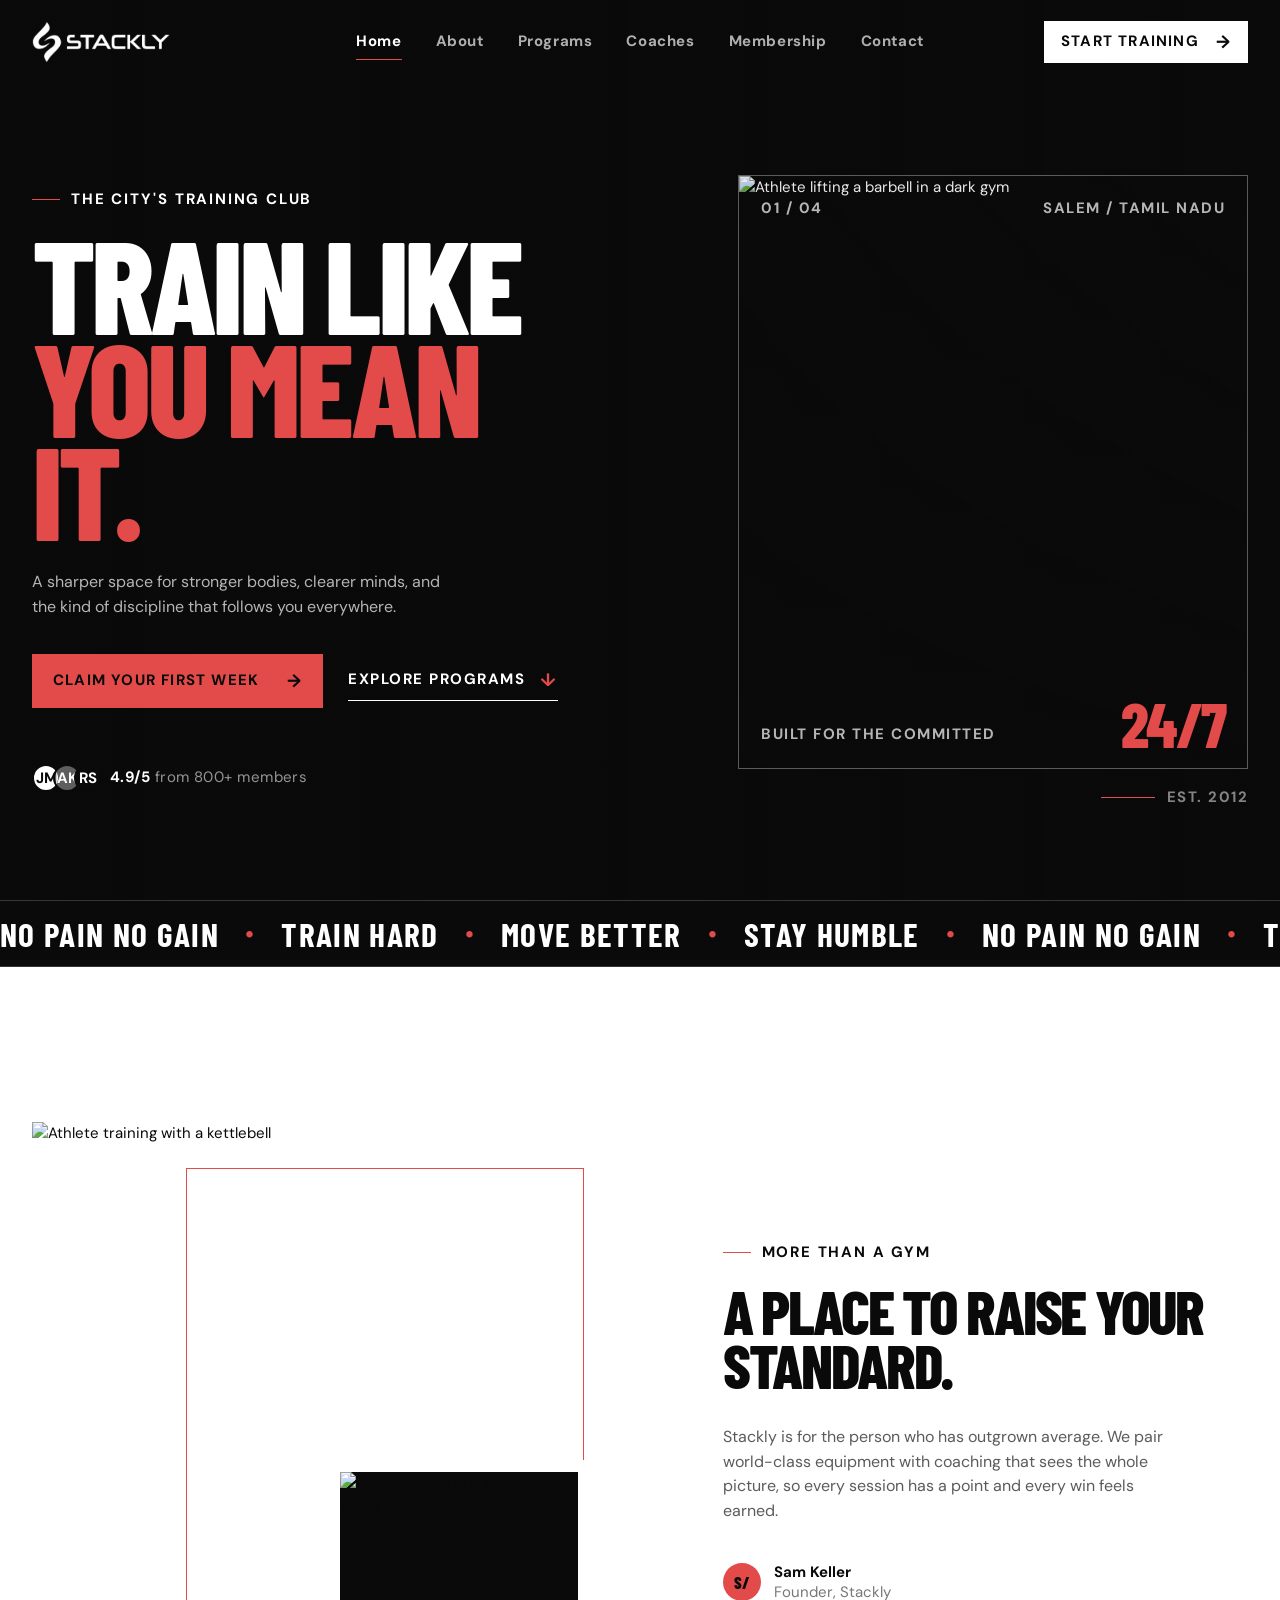
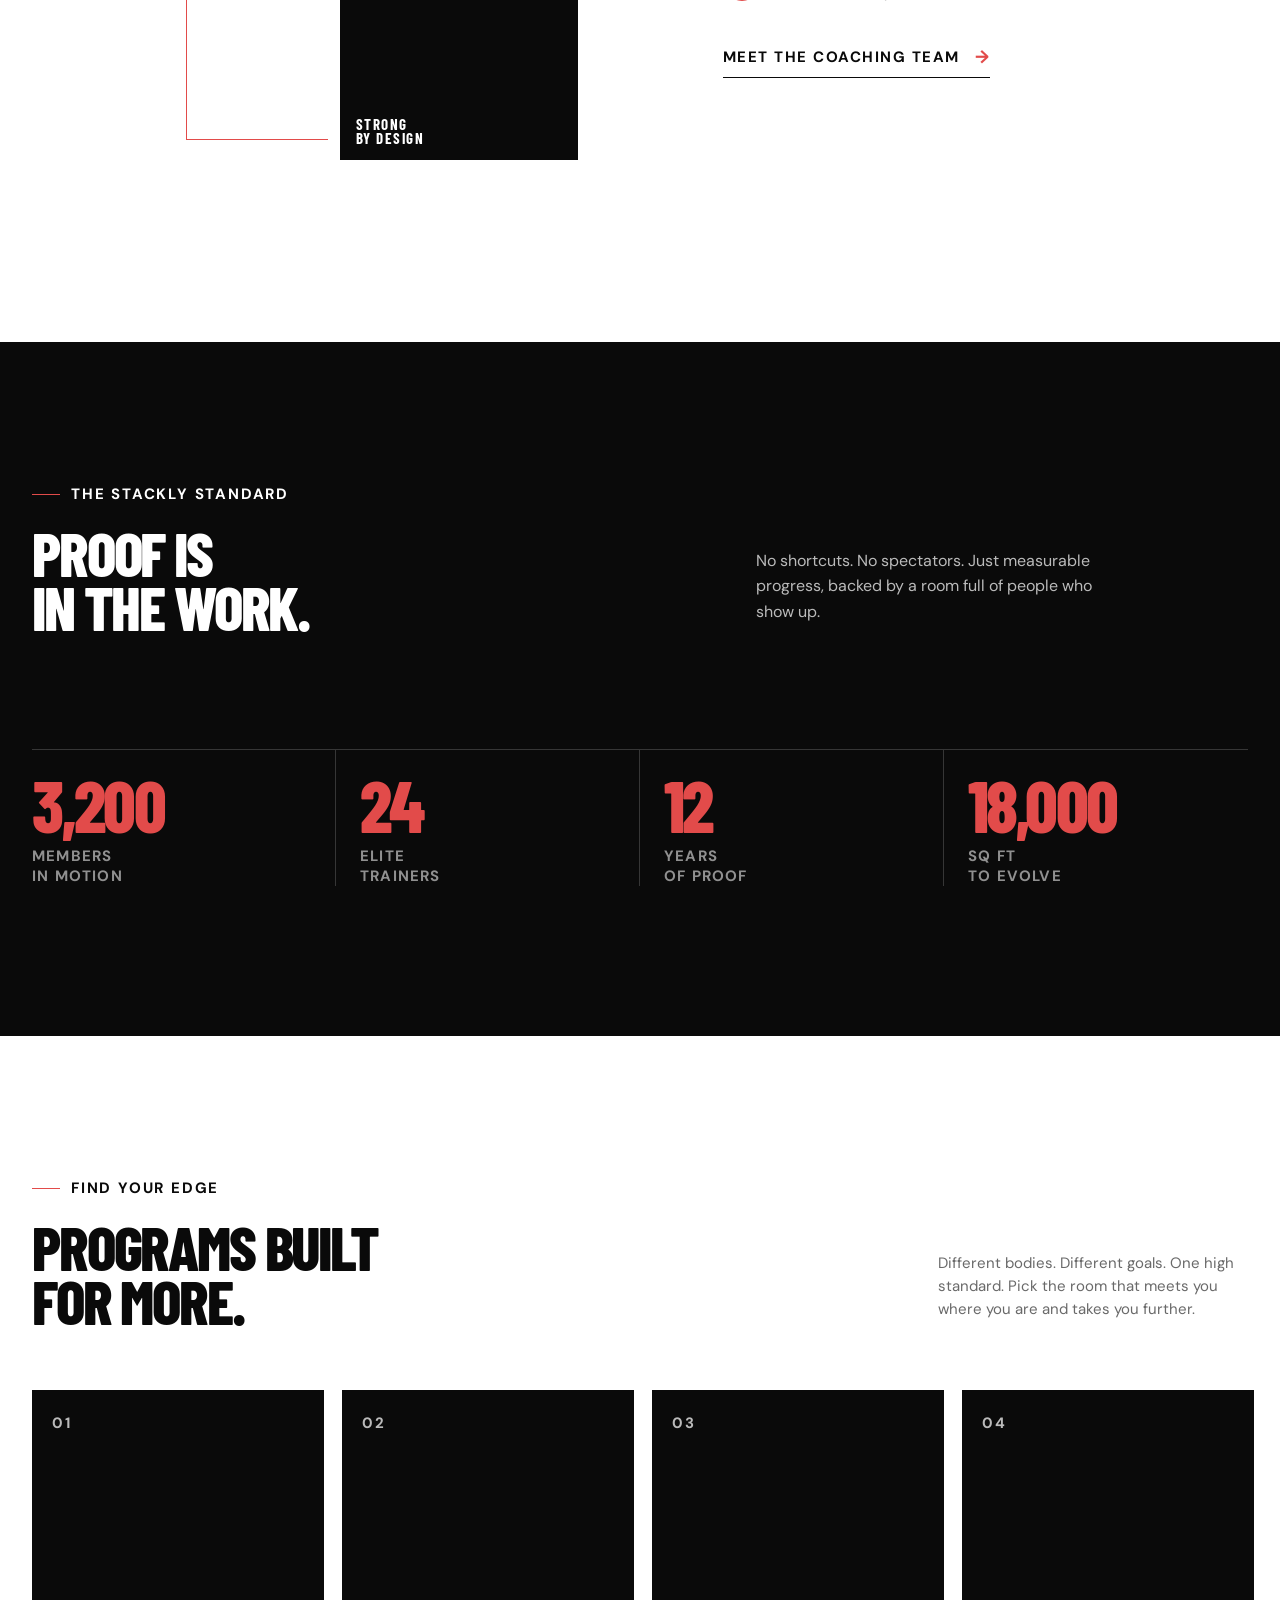
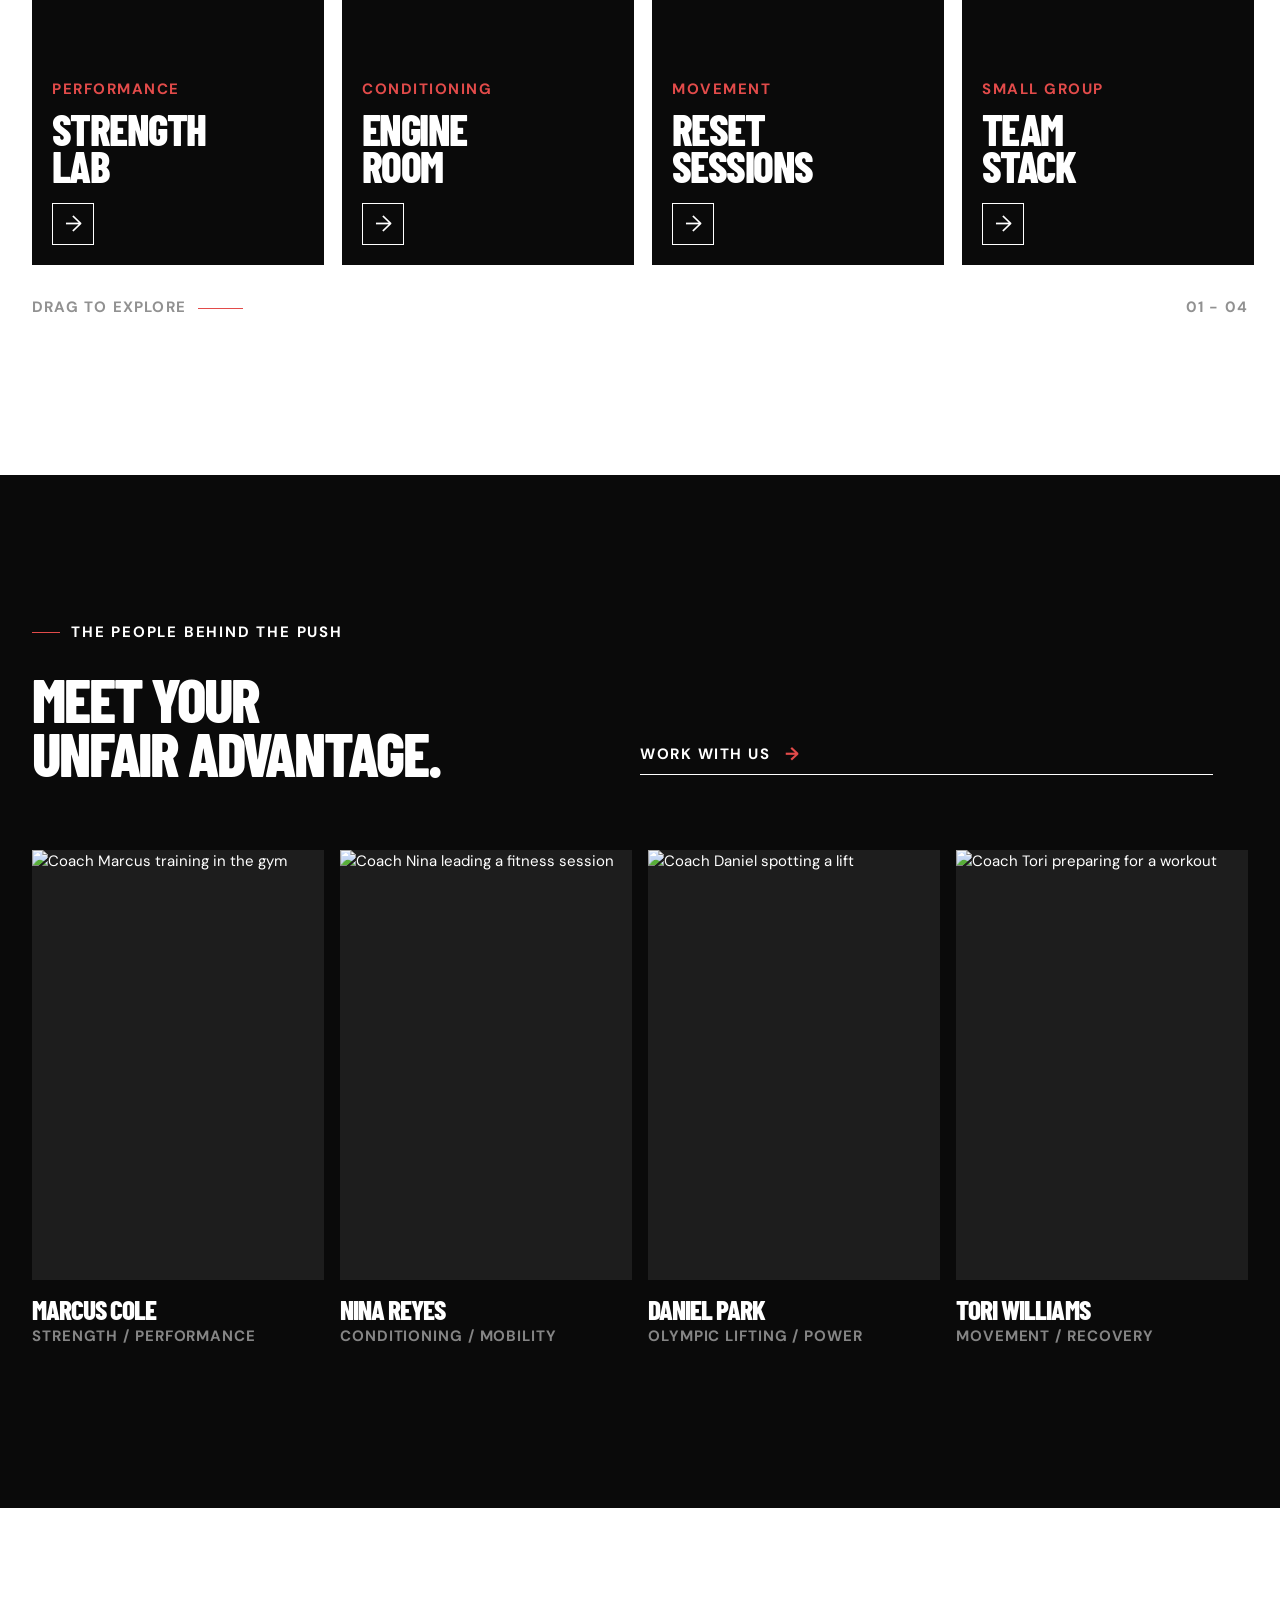
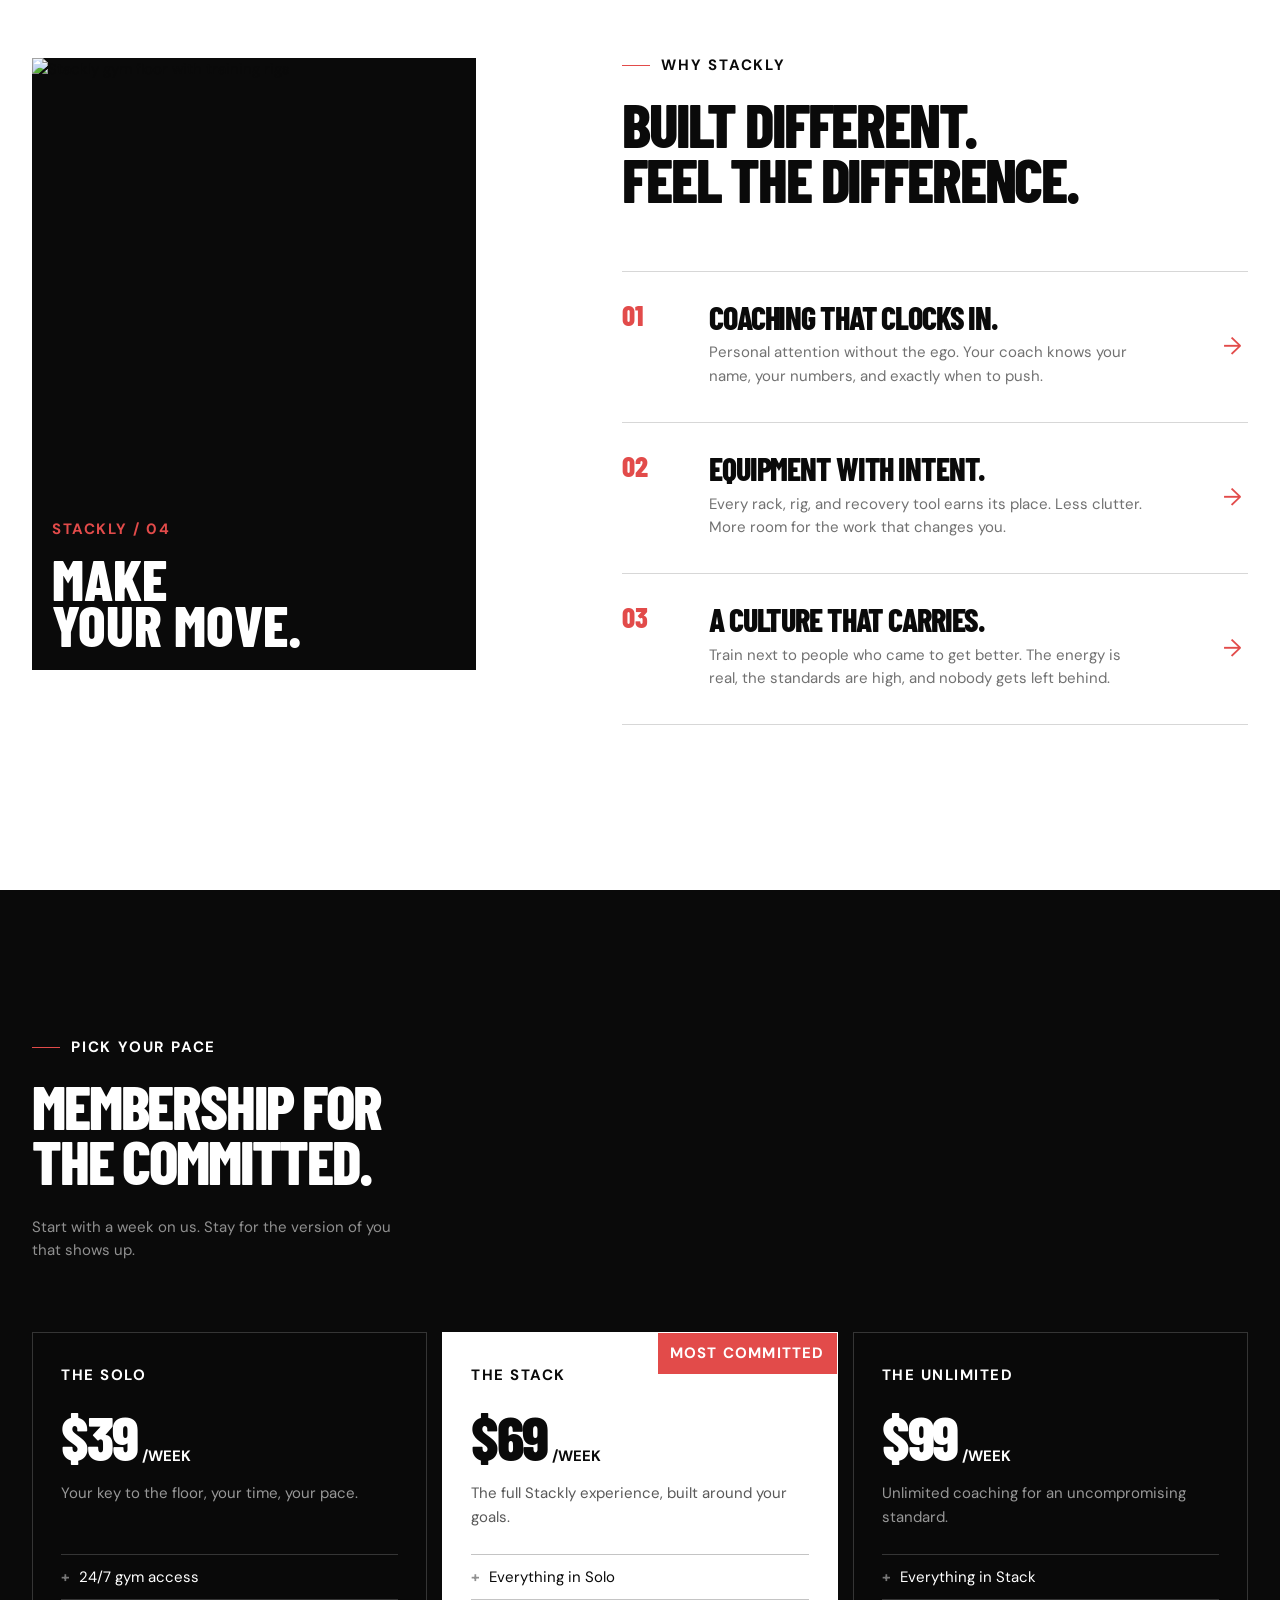
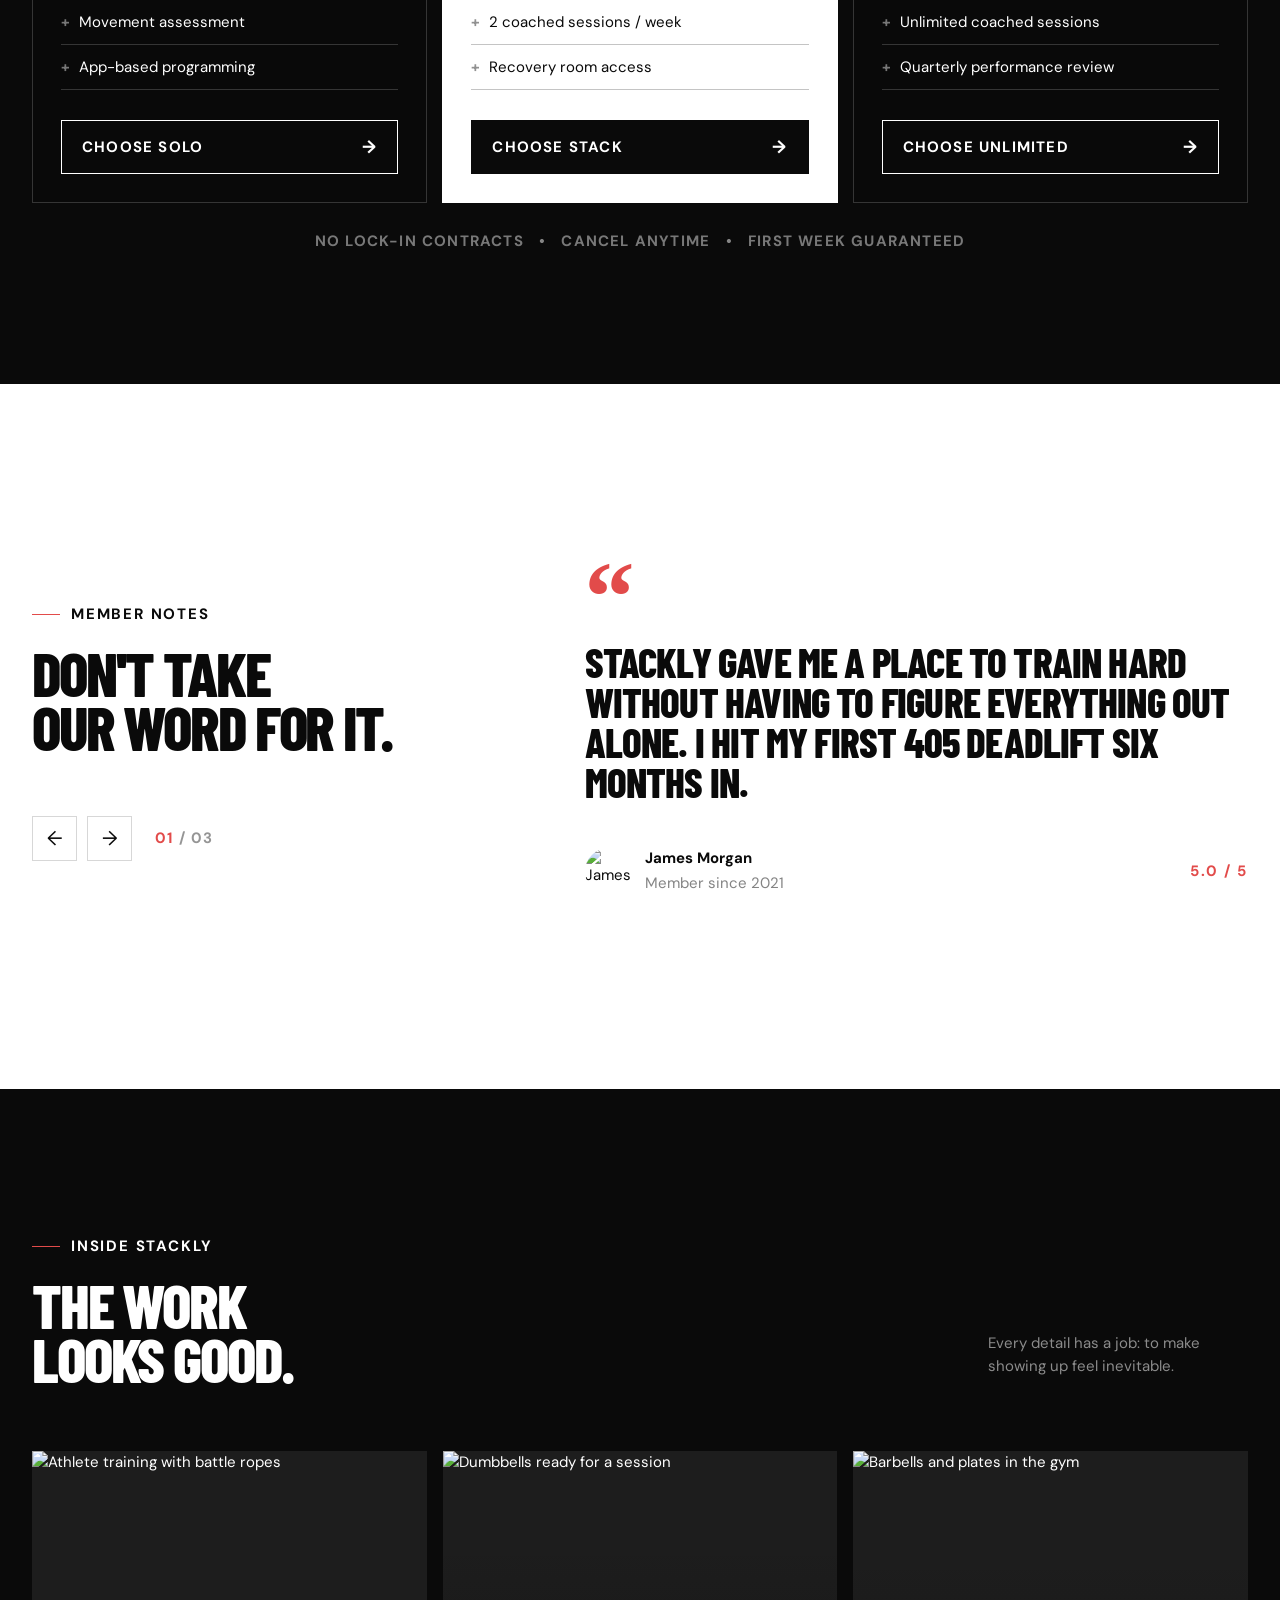
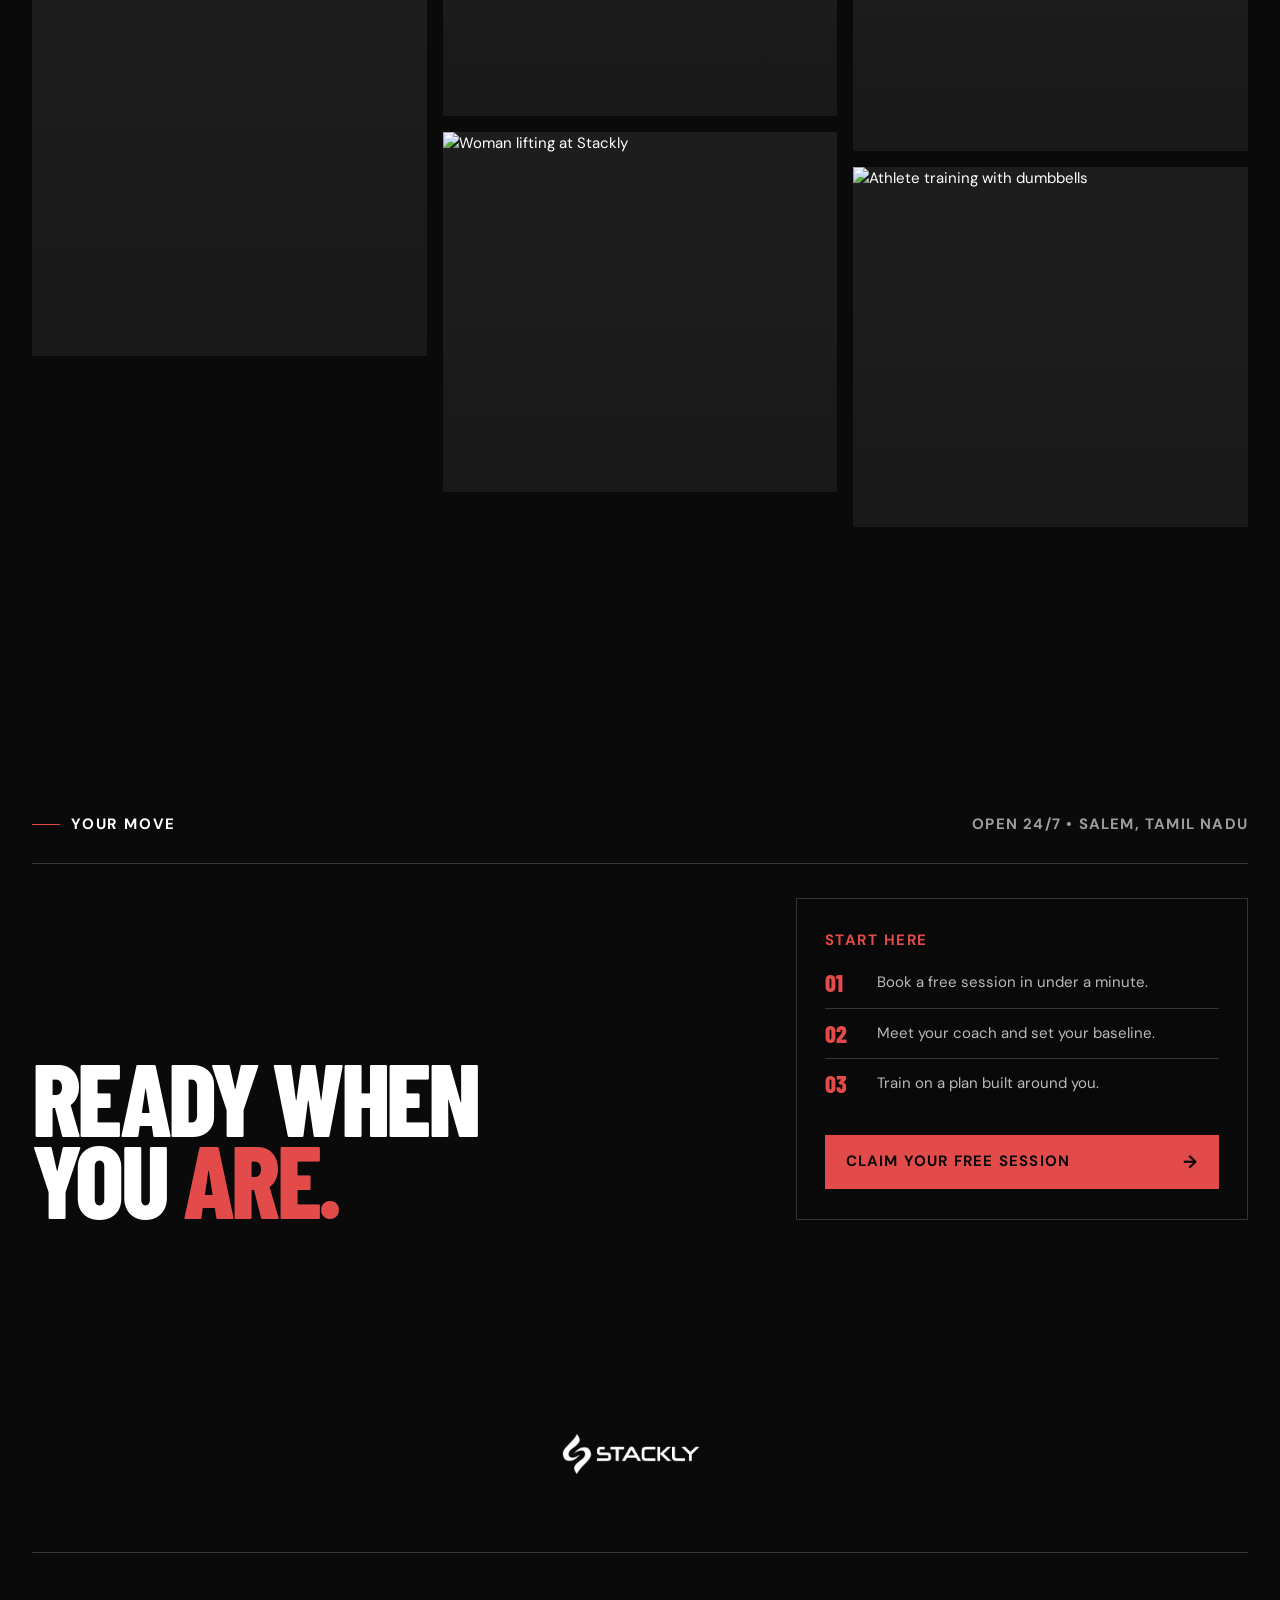
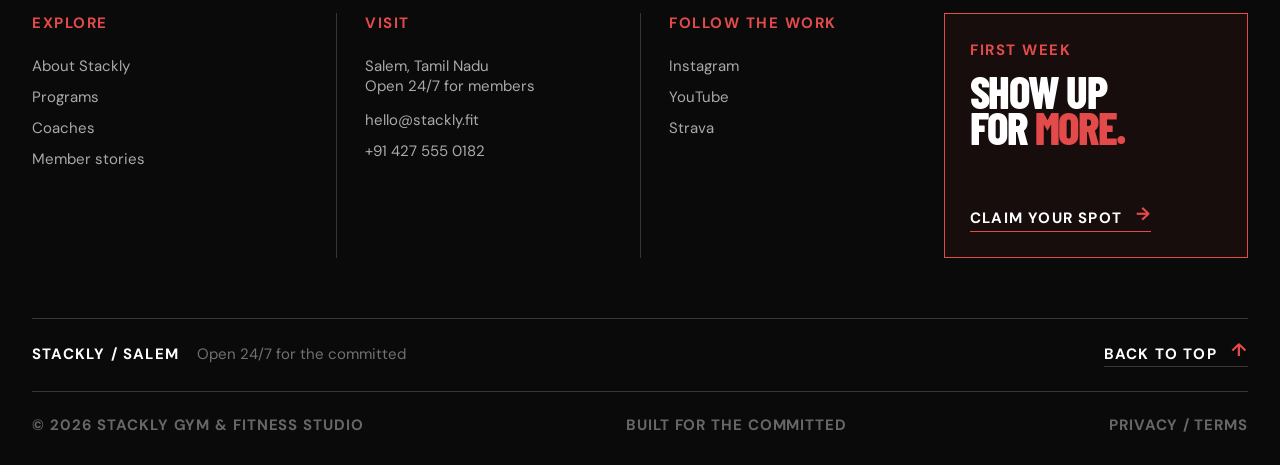
==== commit f8575cd1: "tester submission" ====
--- a/index.html
+++ b/index.html
@@ -32,15 +32,16 @@
           <li><a class="sk-menu-link" href="index.html" data-sk-link><span class="sk-link-index">01</span><span class="sk-link-label">Home</span><svg class="sk-link-arrow" viewBox="0 0 24 24" aria-hidden="true"><path d="M5 12h13M13 6l6 6-6 6"/></svg></a></li>
           <li><a class="sk-menu-link" href="about.html" data-sk-link><span class="sk-link-index">02</span><span class="sk-link-label">About</span><svg class="sk-link-arrow" viewBox="0 0 24 24" aria-hidden="true"><path d="M5 12h13M13 6l6 6-6 6"/></svg></a></li>
           <li><a class="sk-menu-link" href="programs.html" data-sk-link><span class="sk-link-index">03</span><span class="sk-link-label">Programs</span><svg class="sk-link-arrow" viewBox="0 0 24 24" aria-hidden="true"><path d="M5 12h13M13 6l6 6-6 6"/></svg></a></li>
-          <li><a class="sk-menu-link" href="login.html" data-sk-link><span class="sk-link-index">04</span><span class="sk-link-label">Login</span><svg class="sk-link-arrow" viewBox="0 0 24 24" aria-hidden="true"><path d="M5 12h13M13 6l6 6-6 6"/></svg></a></li>
-          <li><a class="sk-menu-link" href="signup.html" data-sk-link><span class="sk-link-index">05</span><span class="sk-link-label">Join Now</span><svg class="sk-link-arrow" viewBox="0 0 24 24" aria-hidden="true"><path d="M5 12h13M13 6l6 6-6 6"/></svg></a></li>
+          <li><a class="sk-menu-link" href="coaches.html" data-sk-link><span class="sk-link-index">04</span><span class="sk-link-label">Coaches</span><svg class="sk-link-arrow" viewBox="0 0 24 24" aria-hidden="true"><path d="M5 12h13M13 6l6 6-6 6"/></svg></a></li>
+          <li><a class="sk-menu-link" href="membership.html" data-sk-link><span class="sk-link-index">05</span><span class="sk-link-label">Membership</span><svg class="sk-link-arrow" viewBox="0 0 24 24" aria-hidden="true"><path d="M5 12h13M13 6l6 6-6 6"/></svg></a></li>
+          <li><a class="sk-menu-link" href="contact.html" data-sk-link><span class="sk-link-index">06</span><span class="sk-link-label">Contact</span><svg class="sk-link-arrow" viewBox="0 0 24 24" aria-hidden="true"><path d="M5 12h13M13 6l6 6-6 6"/></svg></a></li>
         </ul>
       </nav>
       <div class="sk-menu-foot">
         <div class="sk-social">
-          <a href="https://www.instagram.com" aria-label="Stackly on Instagram"><svg viewBox="0 0 24 24" aria-hidden="true"><rect x="3" y="3" width="18" height="18" rx="5"/><circle cx="12" cy="12" r="4"/><circle cx="17.3" cy="6.7" r="1"/></svg></a>
-          <a href="https://www.youtube.com" aria-label="Stackly on YouTube"><svg viewBox="0 0 24 24" aria-hidden="true"><rect x="2.5" y="5.5" width="19" height="13" rx="3.5"/><path d="M10.5 9.5l5 2.5-5 2.5z"/></svg></a>
-          <a href="https://www.strava.com" aria-label="Stackly on Strava"><svg viewBox="0 0 24 24" aria-hidden="true"><path d="M9.5 17.5H6L12 7l6 10.5h-3.5"/><path d="M13.5 17.5l2.5 4.5 2.5-4.5"/></svg></a>
+          <a href="404.html" aria-label="Stackly on Facebook"><svg viewBox="0 0 24 24" aria-hidden="true" style="fill:currentColor;stroke:none"><path d="M24 12.073c0-6.627-5.373-12-12-12s-12 5.373-12 12c0 5.99 4.388 10.954 10.125 11.854v-8.385H7.078v-3.47h3.047V9.43c0-3.007 1.792-4.669 4.533-4.669 1.312 0 2.686.235 2.686.235v2.953H15.83c-1.491 0-1.956.925-1.956 1.874v2.25h3.328l-.532 3.47h-2.796v8.385C19.612 23.027 24 18.062 24 12.073z"/></svg></a>
+          <a href="404.html" aria-label="Stackly on X"><svg viewBox="0 0 24 24" aria-hidden="true" style="fill:currentColor;stroke:none"><path d="M18.901 1.153h3.68l-8.04 9.19L24 22.846h-7.406l-5.8-7.584-6.638 7.584H.474l8.6-9.83L0 1.154h7.594l5.243 6.932ZM17.61 20.644h2.039L6.486 3.24H4.298Z"/></svg></a>
+          <a href="404.html" aria-label="Stackly on WhatsApp"><svg viewBox="0 0 24 24" aria-hidden="true" style="fill:currentColor;stroke:none"><path d="M17.472 14.382c-.297-.149-1.758-.867-2.03-.967-.273-.099-.471-.148-.67.15-.197.297-.767.966-.94 1.164-.173.199-.347.223-.644.075-.297-.15-1.255-.463-2.39-1.475-.883-.788-1.48-1.761-1.653-2.059-.173-.297-.018-.458.13-.606.134-.133.298-.347.446-.52.149-.174.198-.298.298-.497.099-.198.05-.371-.025-.52-.075-.149-.669-1.612-.916-2.207-.242-.579-.487-.5-.669-.51-.173-.008-.371-.01-.57-.01-.198 0-.52.074-.792.372-.272.297-1.04 1.016-1.04 2.479 0 1.462 1.065 2.875 1.213 3.074.149.198 2.096 3.2 5.077 4.487.709.306 1.262.489 1.694.625.712.227 1.36.195 1.871.118.571-.085 1.758-.719 2.006-1.413.248-.694.248-1.289.173-1.413-.074-.124-.272-.198-.57-.347m-5.421 7.403h-.004a9.87 9.87 0 01-5.031-1.378l-.361-.214-3.741.982.998-3.648-.235-.374a9.86 9.86 0 01-1.51-5.26c.001-5.45 4.436-9.884 9.888-9.884 2.64 0 5.122 1.03 6.988 2.898a9.825 9.825 0 012.893 6.994c-.003 5.45-4.437 9.884-9.885 9.884m8.413-18.297A11.815 11.815 0 0012.05 0C5.495 0 .16 5.335.157 11.892c0 2.096.547 4.142 1.588 5.945L.057 24l6.305-1.654a11.882 11.882 0 005.683 1.448h.005c6.554 0 11.89-5.335 11.893-11.893a11.821 11.821 0 00-3.48-8.413Z"/></svg></a>
         </div>
         <p class="sk-contact"><a href="mailto:hello@stackly.fit">hello@stackly.fit</a><a href="tel:+914275550182">+91 427 555 0182</a></p>
         <a class="sk-cta" href="login.html">Start Your Free Trial<svg viewBox="0 0 24 24" aria-hidden="true"><path d="M5 12h13M13 6l6 6-6 6"/></svg></a>
--- a/nav.css
+++ b/nav.css
@@ -58,12 +58,12 @@
 .sk-menu-head { display: flex; align-items: center; justify-content: space-between; gap: 12px; min-height: 56px; }
 .sk-menu-nav { margin: auto 0; padding: 14px 0; }
 .sk-menu-list { display: flex; flex-direction: column; gap: 2px; margin: 0; padding: 0; list-style: none; }
-.sk-menu-link { position: relative; display: flex; align-items: center; gap: 14px; min-height: 58px; color: var(--sk-white); text-decoration: none; opacity: 0; transform: translateY(26px); transition: opacity .5s ease, transform .6s var(--sk-ease); transition-delay: 0s; }
+.sk-menu-link { position: relative; display: flex; align-items: center; gap: 14px; min-height: 58px; padding-bottom: 10px; color: var(--sk-white); text-decoration: none; opacity: 0; transform: translateY(26px); transition: opacity .5s ease, transform .6s var(--sk-ease); transition-delay: 0s; }
 .sk-menu.is-open .sk-menu-link { opacity: 1; transform: translateY(0); transition-delay: calc(var(--sk-i, 0) * 60ms + 130ms); }
-.sk-menu-link::after { position: absolute; bottom: 7px; left: 0; width: 100%; height: 2px; background: var(--sk-red); content: ""; transform: scaleX(0); transform-origin: left; transition: transform .45s var(--sk-ease); }
+.sk-menu-link::after { position: absolute; bottom: 2px; left: 0; width: 100%; height: 2px; background: var(--sk-red); content: ""; transform: scaleX(0); transform-origin: left; transition: transform .45s var(--sk-ease); }
 .sk-menu-link:hover::after, .sk-menu-link:focus-visible::after, .sk-menu-link.is-active::after { transform: scaleX(1); }
 .sk-link-index { color: var(--sk-red); font: 700 11px/1 var(--sk-sans); letter-spacing: .16em; }
-.sk-link-label { flex: 1; font: 800 clamp(2.4rem, 11vw, 4.4rem)/.9 var(--sk-display); letter-spacing: -.03em; text-transform: uppercase; transition: transform .45s var(--sk-ease); }
+.sk-link-label { flex: 1; font: 800 clamp(2.4rem, 11vw, 4.4rem)/1 var(--sk-display); letter-spacing: -.03em; text-transform: uppercase; transition: transform .45s var(--sk-ease); }
 .sk-menu-link:hover .sk-link-label, .sk-menu-link:focus-visible .sk-link-label { transform: translateX(6px); }
 .sk-menu-link.is-active .sk-link-label, .sk-menu-link.is-active .sk-link-index { color: var(--sk-red); }
 .sk-link-arrow { width: 22px; height: 22px; flex: 0 0 22px; fill: none; stroke: var(--sk-red); stroke-width: 2; stroke-linecap: round; stroke-linejoin: round; opacity: 0; transform: translateX(-8px); transition: opacity .3s ease, transform .4s var(--sk-ease); }
--- a/styles.css
+++ b/styles.css
@@ -10,7 +10,7 @@
 }
 
 * { box-sizing: border-box; }
-html { scroll-behavior: smooth; }
+html { scroll-behavior: smooth; overflow-x: hidden; }
 body { margin: 0; background: var(--black); color: var(--white); font: 400 15px/1.55 var(--sans); overflow-x: hidden; }
 body.menu-open { overflow: hidden; }
 img { display: block; width: 100%; height: 100%; object-fit: cover; }
@@ -217,7 +217,7 @@
 .slider-arrow:hover { border-color: var(--black); background: var(--black); color: var(--white); }
 .slide-count { margin-left: 13px; color: rgba(10, 10, 10, .43); font: 700 15px var(--sans); letter-spacing: .08em; }
 .slide-count b { color: var(--red); }
-.quote-window { position: relative; min-height: 390px; }
+.quote-window { position: relative; min-height: 390px; overflow: hidden; }
 .quote-slide { position: absolute; inset: 0; display: flex; flex-direction: column; justify-content: center; opacity: 0; transform: translateX(35px); transition: opacity .55s ease, transform .65s var(--ease); pointer-events: none; }
 .quote-slide.is-active { opacity: 1; transform: translateX(0); pointer-events: auto; }
 .quote-mark { margin-bottom: 20px; color: var(--red); font: 800 100px/.5 Georgia, serif; }
